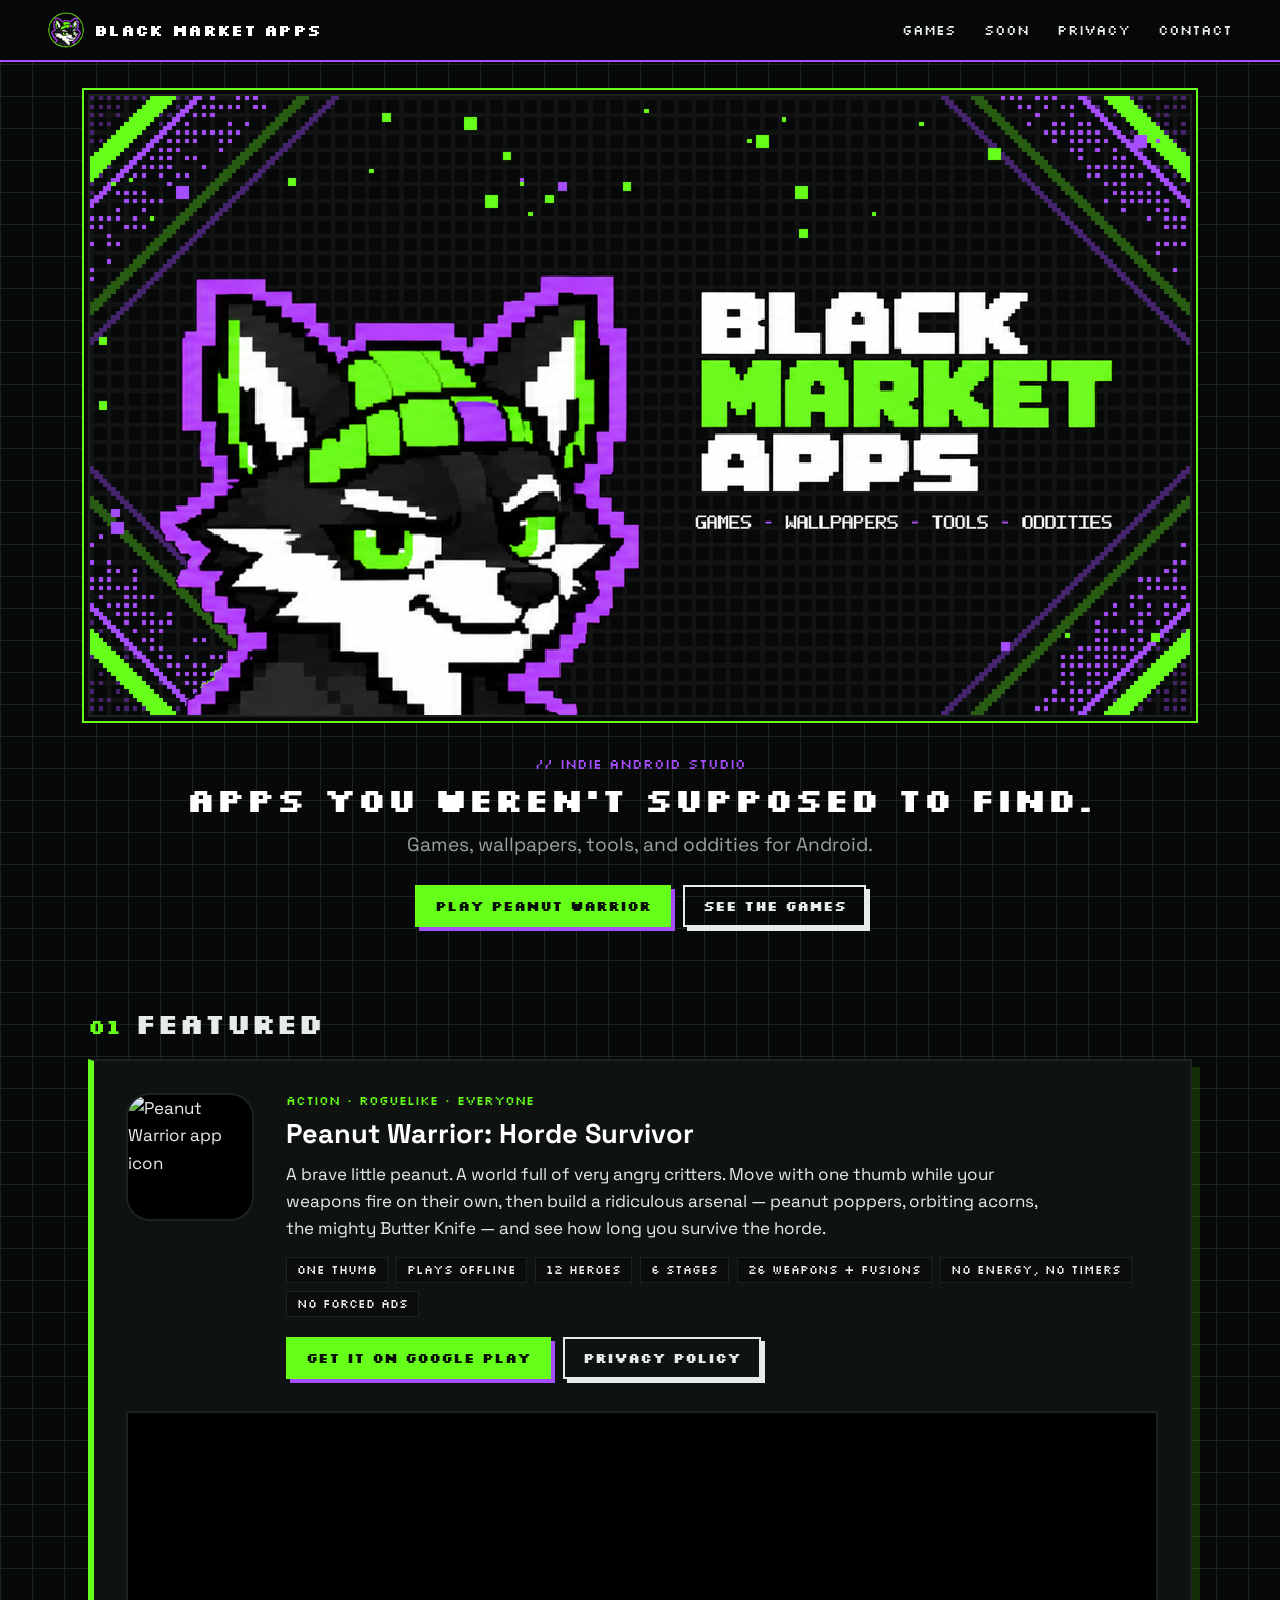
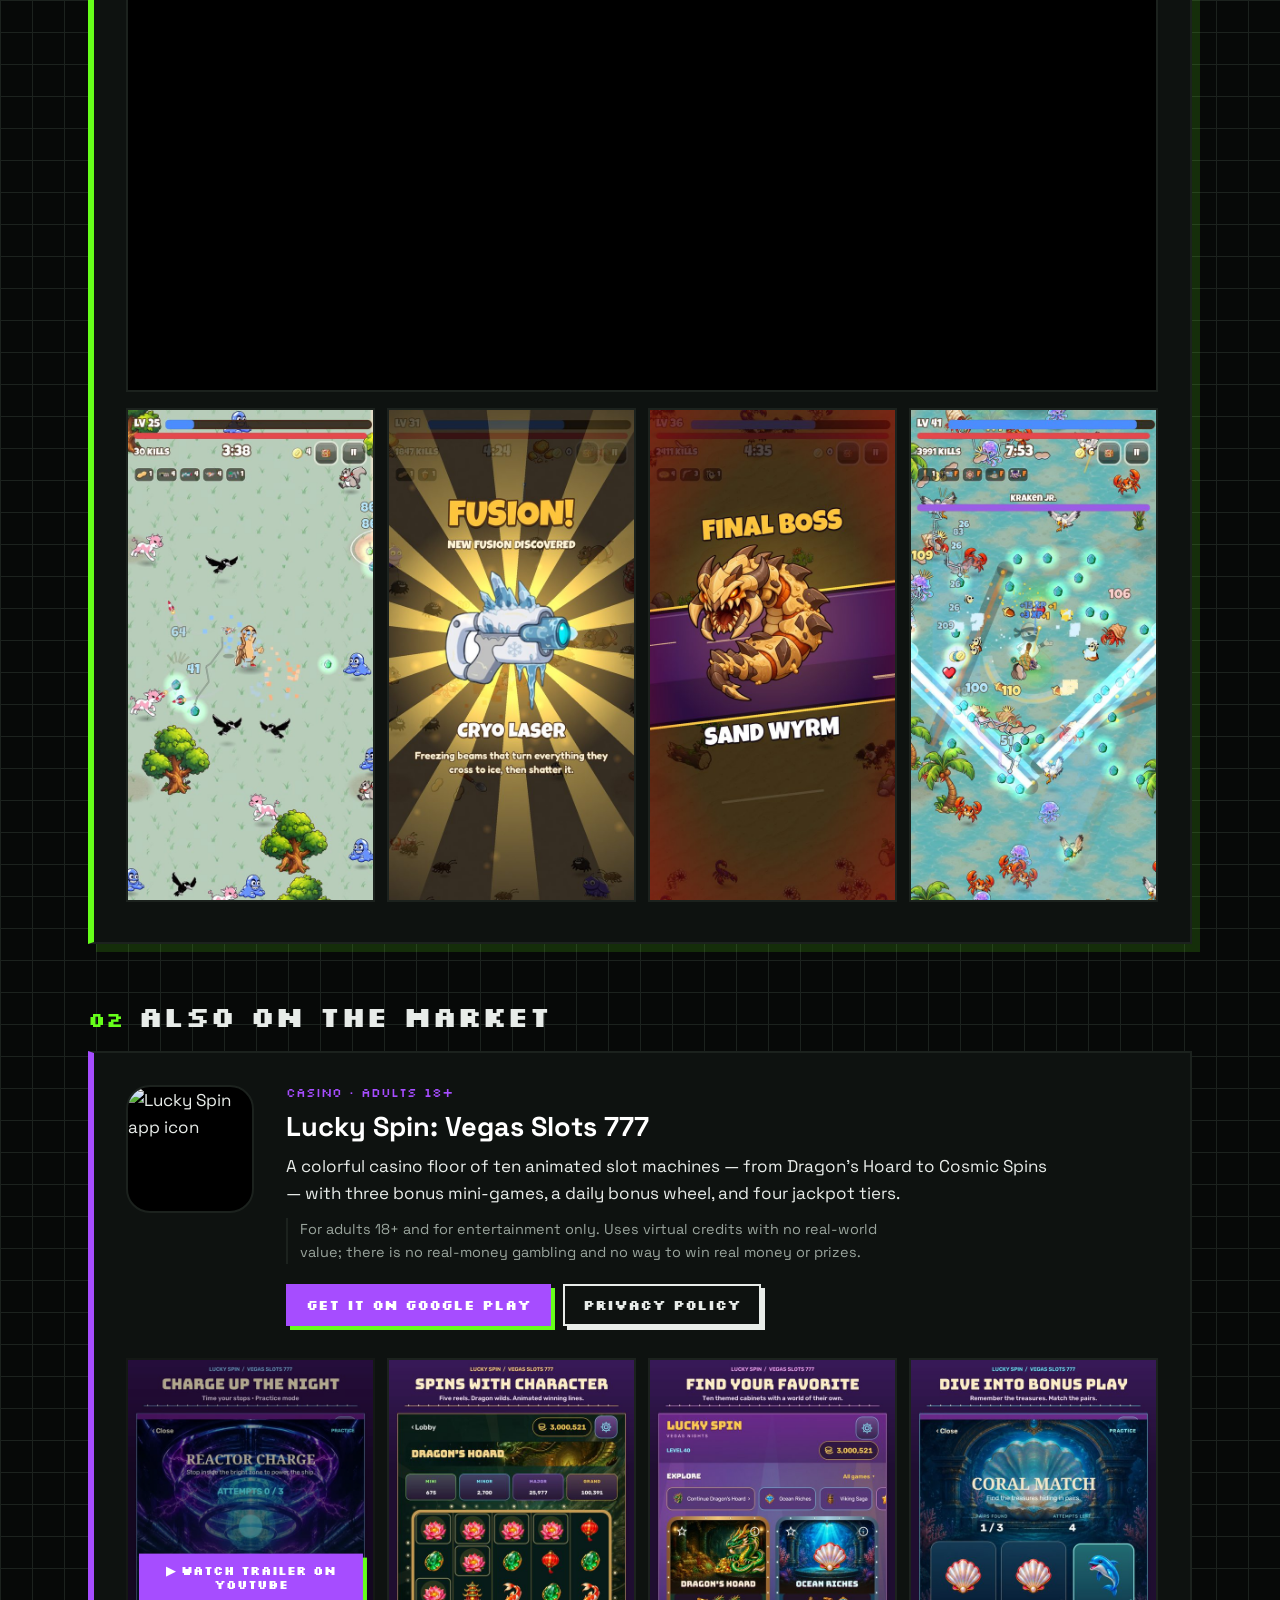
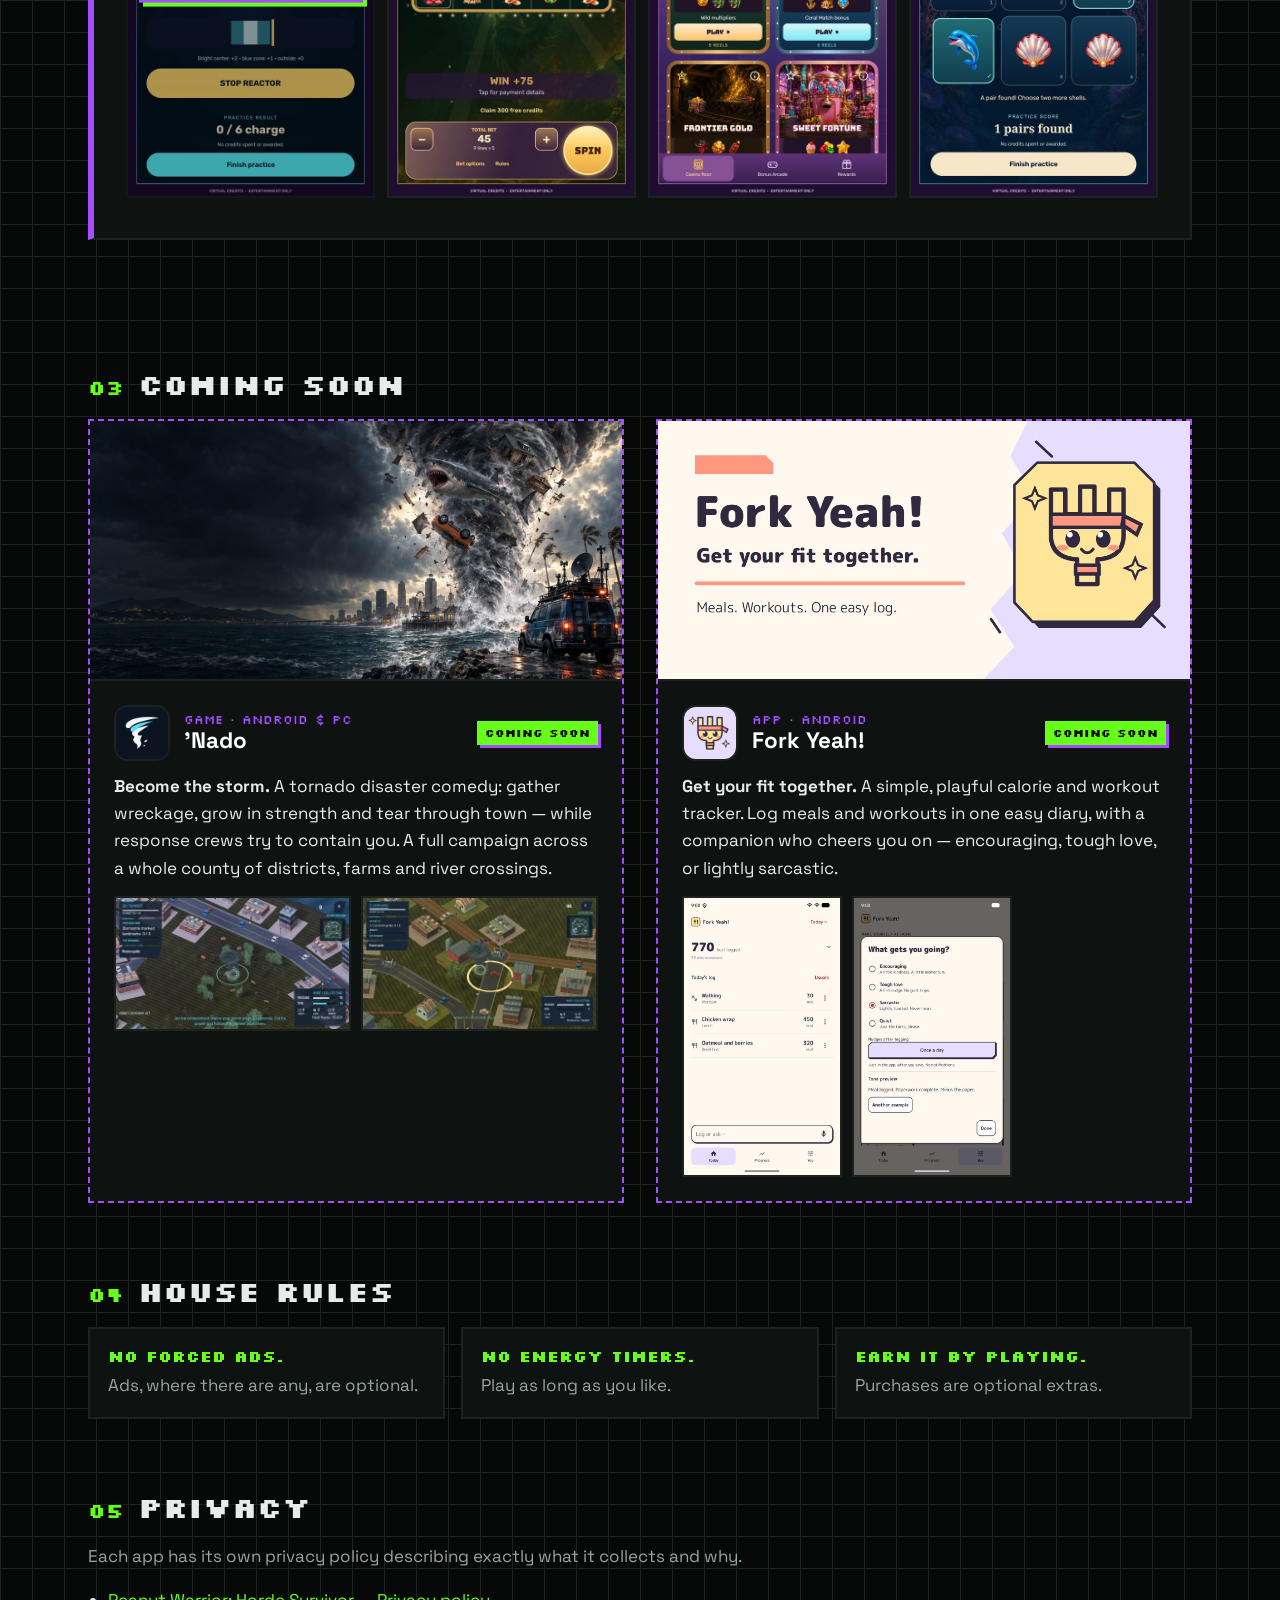
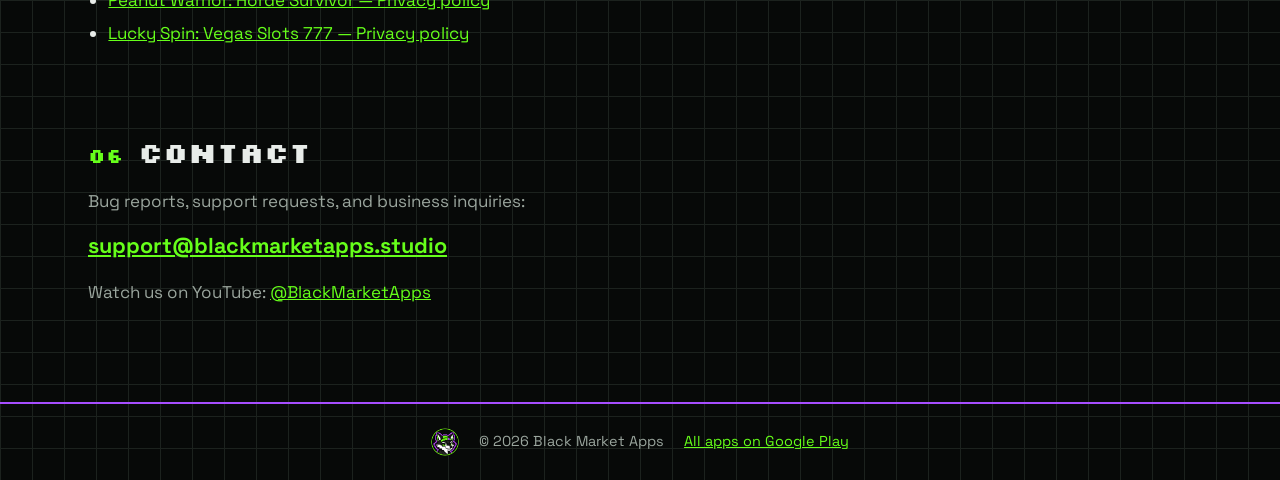
==== index.html @ bba91da7 "Link out to age-restricted Lucky Spin trailer; use support@ contact email YouTube age-restricted the" ====
<!doctype html>
<html lang="en">
<head>
  <meta charset="utf-8">
  <meta name="viewport" content="width=device-width, initial-scale=1">
  <title>Black Market Apps</title>
  <meta name="description" content="Apps you weren't supposed to find. Games, wallpapers, tools, and oddities from Black Market Apps.">
  <link rel="canonical" href="https://blackmarketapps.studio/">
  <meta property="og:type" content="website">
  <meta property="og:title" content="Black Market Apps">
  <meta property="og:description" content="Apps you weren't supposed to find. Games, wallpapers, tools, and oddities.">
  <meta property="og:url" content="https://blackmarketapps.studio/">
  <meta property="og:image" content="https://blackmarketapps.studio/assets/og-card.png">
  <meta name="twitter:card" content="summary_large_image">
  <meta name="theme-color" content="#070908">
  <link rel="icon" href="/assets/favicon.ico" sizes="any">
  <link rel="icon" href="/assets/favicon-48.png" type="image/png">
  <link rel="apple-touch-icon" href="/assets/apple-touch-icon.png">
  <link rel="preconnect" href="https://fonts.googleapis.com">
  <link rel="preconnect" href="https://fonts.gstatic.com" crossorigin>
  <link href="https://fonts.googleapis.com/css2?family=Silkscreen:wght@400;700&family=Space+Grotesk:wght@400;500;700&display=swap" rel="stylesheet">
  <link rel="stylesheet" href="/style.css">
</head>
<body>
  <a class="skip" href="#games">Skip to games</a>

  <header class="nav">
    <a class="brand" href="/" aria-label="Black Market Apps home">
      <img src="/assets/favicon-48.png" alt="" width="36" height="36">
      <span>Black Market Apps</span>
    </a>
    <nav aria-label="Main">
      <a href="#games">Games</a>
      <a href="#soon">Soon</a>
      <a href="#privacy">Privacy</a>
      <a href="#contact">Contact</a>
    </nav>
  </header>

  <main>
    <section class="hero">
      <h1 class="sr-only">Black Market Apps</h1>
      <picture>
        <source media="(max-width: 700px)" srcset="/assets/hero-1024.png">
        <img class="hero-art" src="/assets/hero-2048.png" width="2048" height="1152"
             alt="Pixel-art fox in a green beanie beside the Black Market Apps wordmark">
      </picture>
      <div class="hero-copy">
        <p class="kicker">// indie android studio</p>
        <p class="lede">Apps you weren't supposed to find.</p>
        <p class="sub">Games, wallpapers, tools, and oddities for Android.</p>
        <div class="actions">
          <a class="btn btn-green" href="https://play.google.com/store/apps/details?id=com.peanutwarrior.game">Play Peanut Warrior</a>
          <a class="btn btn-ghost" href="#games">See the games</a>
        </div>
      </div>
    </section>

    <section id="games" class="section">
      <h2 class="section-title"><span>01</span> Featured</h2>

      <article class="card featured">
        <img class="app-icon" src="https://play-lh.googleusercontent.com/Nr8KPx0CINeagVdWCfwU22mFwTBazoi6fEdyayL4i31C07ZYaRGwd5k4aiAeXveKINrmfZ_J1tCs2pcLOYkGl_0=w256-h256"
             width="128" height="128" alt="Peanut Warrior app icon" loading="lazy">
        <div class="card-body">
          <p class="tag">Action · Roguelike · Everyone</p>
          <h3>Peanut Warrior: Horde Survivor</h3>
          <p>A brave little peanut. A world full of very angry critters. Move with one thumb while your weapons fire on their own, then build a ridiculous arsenal — peanut poppers, orbiting acorns, the mighty Butter Knife — and see how long you survive the horde.</p>
          <ul class="chips">
            <li>One thumb</li>
            <li>Plays offline</li>
            <li>12 heroes</li>
            <li>6 stages</li>
            <li>26 weapons + fusions</li>
            <li>No energy, no timers</li>
            <li>No forced ads</li>
          </ul>
          <div class="actions">
            <a class="btn btn-green" href="https://play.google.com/store/apps/details?id=com.peanutwarrior.game">Get it on Google Play</a>
            <a class="btn btn-ghost" href="/policies/peanut-warrior/privacy.html">Privacy policy</a>
          </div>
        </div>
        <div class="card-media">
          <iframe class="trailer" src="https://www.youtube-nocookie.com/embed/762QQfcT0to?rel=0"
                  title="Peanut Warrior: Horde Survivor — Official Trailer" loading="lazy"
                  allow="accelerometer; encrypted-media; gyroscope; picture-in-picture; web-share"
                  referrerpolicy="strict-origin-when-cross-origin" allowfullscreen></iframe>
          <ul class="rail" aria-label="Peanut Warrior screenshots">
            <li><img src="/assets/media/pw-shot-1.jpg" width="540" height="1080" loading="lazy" alt="Peanut Warrior mowing through a horde in the meadow"></li>
            <li><img src="/assets/media/pw-shot-2.jpg" width="540" height="1080" loading="lazy" alt="Fusing two evolved weapons"></li>
            <li><img src="/assets/media/pw-shot-3.jpg" width="540" height="1080" loading="lazy" alt="Final boss: the Sand Wyrm"></li>
            <li><img src="/assets/media/pw-shot-4.jpg" width="540" height="1080" loading="lazy" alt="Late-game screen full of fusion weapons and enemies"></li>
          </ul>
        </div>
      </article>

      <h2 class="section-title"><span>02</span> Also on the market</h2>

      <article class="card">
        <img class="app-icon" src="https://play-lh.googleusercontent.com/JjP19_UgHdHbQoGQGU3KgYcMI5T5ajS3g4n54ZylHvkTjkulfHe-a6Rlsa_TuDhXst1vU8BoEpDJ5kcJudGwaA=w256-h256"
             width="128" height="128" alt="Lucky Spin app icon" loading="lazy">
        <div class="card-body">
          <p class="tag">Casino · Adults 18+</p>
          <h3>Lucky Spin: Vegas Slots 777</h3>
          <p>A colorful casino floor of ten animated slot machines — from Dragon's Hoard to Cosmic Spins — with three bonus mini-games, a daily bonus wheel, and four jackpot tiers.</p>
          <p class="note">For adults 18+ and for entertainment only. Uses virtual credits with no real-world value; there is no real-money gambling and no way to win real money or prizes.</p>
          <div class="actions">
            <a class="btn btn-purple" href="https://play.google.com/store/apps/details?id=com.luckyspin.vegasnights">Get it on Google Play</a>
            <a class="btn btn-ghost" href="/policies/lucky-spin-slots/privacy.html">Privacy policy</a>
          </div>
        </div>
        <div class="card-media">
          <ul class="rail" aria-label="Lucky Spin trailer and screenshots">
            <li>
              <!-- Age-restricted on YouTube, so it can't play embedded: link out instead. -->
              <a class="video-link" href="https://www.youtube.com/watch?v=mVydm7koQRA" target="_blank" rel="noopener">
                <img src="/assets/media/ls-trailer-thumb.jpg" width="540" height="960" loading="lazy"
                     alt="Lucky Spin gameplay trailer — Frontier Gold machine">
                <span class="play-badge">▶ Watch trailer on YouTube</span>
              </a>
            </li>
            <li><img src="/assets/media/ls-shot-1.jpg" width="540" height="960" loading="lazy" alt="Dragon's Hoard five-reel slot machine"></li>
            <li><img src="/assets/media/ls-shot-2.jpg" width="540" height="960" loading="lazy" alt="The casino floor of themed cabinets"></li>
            <li><img src="/assets/media/ls-shot-3.jpg" width="540" height="960" loading="lazy" alt="Coral Match bonus mini-game"></li>
          </ul>
        </div>
      </article>
    </section>

    <section id="soon" class="section">
      <h2 class="section-title"><span>03</span> Coming soon</h2>
      <div class="soon-grid">
        <article class="soon-card">
          <img class="soon-art" src="/assets/media/nado-keyart.jpg" width="1280" height="720" loading="lazy"
               alt="A tornado tearing debris from a coastal city">
          <div class="soon-body">
            <div class="soon-head">
              <img class="soon-icon" src="/assets/media/nado-icon.png" width="64" height="64" alt="">
              <div>
                <p class="tag">Game · Android &amp; PC</p>
                <h3>'Nado</h3>
              </div>
              <span class="badge">Coming soon</span>
            </div>
            <p><strong>Become the storm.</strong> A tornado disaster comedy: gather wreckage, grow in strength and tear through town — while response crews try to contain you. A full campaign across a whole county of districts, farms and river crossings.</p>
            <ul class="mini-shots">
              <li><img src="/assets/media/nado-shot-1.jpg" width="960" height="540" loading="lazy" alt="'Nado tornado dismantling a town"></li>
              <li><img src="/assets/media/nado-shot-2.jpg" width="960" height="540" loading="lazy" alt="'Nado campaign mission with response crews"></li>
            </ul>
          </div>
        </article>

        <article class="soon-card">
          <img class="soon-art" src="/assets/media/fy-feature.jpg" width="1024" height="500" loading="lazy"
               alt="Fork Yeah! — Get your fit together. Meals. Workouts. One easy log.">
          <div class="soon-body">
            <div class="soon-head">
              <img class="soon-icon" src="/assets/media/fy-icon.png" width="64" height="64" alt="">
              <div>
                <p class="tag">App · Android</p>
                <h3>Fork Yeah!</h3>
              </div>
              <span class="badge">Coming soon</span>
            </div>
            <p><strong>Get your fit together.</strong> A simple, playful calorie and workout tracker. Log meals and workouts in one easy diary, with a companion who cheers you on — encouraging, tough love, or lightly sarcastic.</p>
            <ul class="mini-shots tall">
              <li><img src="/assets/media/fy-shot-1.jpg" width="540" height="960" loading="lazy" alt="Fork Yeah! daily log"></li>
              <li><img src="/assets/media/fy-shot-2.jpg" width="540" height="960" loading="lazy" alt="Choosing the companion's personality"></li>
            </ul>
          </div>
        </article>
      </div>
    </section>

    <section class="section manifesto">
      <h2 class="section-title"><span>04</span> House rules</h2>
      <ul class="rules">
        <li><strong>No forced ads.</strong> Ads, where there are any, are optional.</li>
        <li><strong>No energy timers.</strong> Play as long as you like.</li>
        <li><strong>Earn it by playing.</strong> Purchases are optional extras.</li>
      </ul>
    </section>

    <section id="privacy" class="section">
      <h2 class="section-title"><span>05</span> Privacy</h2>
      <p>Each app has its own privacy policy describing exactly what it collects and why.</p>
      <ul class="links">
        <li><a href="/policies/peanut-warrior/privacy.html">Peanut Warrior: Horde Survivor — Privacy policy</a></li>
        <li><a href="/policies/lucky-spin-slots/privacy.html">Lucky Spin: Vegas Slots 777 — Privacy policy</a></li>
      </ul>
    </section>

    <section id="contact" class="section">
      <h2 class="section-title"><span>06</span> Contact</h2>
      <p>Bug reports, support requests, and business inquiries:</p>
      <p><a class="email" href="mailto:support@blackmarketapps.studio">support@blackmarketapps.studio</a></p>
      <p>Watch us on YouTube: <a href="https://www.youtube.com/@BlackMarketApps">@BlackMarketApps</a></p>
    </section>
  </main>

  <footer class="footer">
    <img src="/assets/favicon-48.png" alt="" width="28" height="28">
    <p>© 2026 Black Market Apps</p>
    <p><a href="https://play.google.com/store/apps/dev?id=5495606805431924650">All apps on Google Play</a></p>
  </footer>
</body>
</html>
---- style.css ----
:root {
  --bg: #070908;
  --panel: #0e1210;
  --line: #1c221e;
  --text: #e8ece9;
  --muted: #9aa59d;
  --green: #66ff1a;
  --purple: #a64dff;
  --pixel: "Silkscreen", ui-monospace, monospace;
  --body: "Space Grotesk", system-ui, -apple-system, "Segoe UI", sans-serif;
}

* { box-sizing: border-box; }
html { scroll-behavior: smooth; }
body {
  margin: 0;
  background: var(--bg);
  /* the same 32px grid as the brand art */
  background-image:
    linear-gradient(var(--line) 1px, transparent 1px),
    linear-gradient(90deg, var(--line) 1px, transparent 1px);
  background-size: 32px 32px;
  color: var(--text);
  font: 400 1.0625rem/1.6 var(--body);
}
img { max-width: 100%; height: auto; display: block; }
a { color: var(--green); }
a:hover { color: #fff; }
a:focus-visible, .btn:focus-visible { outline: 3px solid var(--purple); outline-offset: 3px; }

.sr-only {
  position: absolute; width: 1px; height: 1px; overflow: hidden;
  clip: rect(0 0 0 0); white-space: nowrap;
}
.skip { position: absolute; left: -999px; }
.skip:focus { left: 16px; top: 16px; z-index: 10; background: var(--green); color: #000; padding: 8px 12px; }

/* nav */
.nav {
  position: sticky; top: 0; z-index: 5;
  display: flex; align-items: center; justify-content: space-between; gap: 16px;
  padding: 12px clamp(16px, 4vw, 48px);
  background: rgba(7, 9, 8, .92);
  backdrop-filter: blur(6px);
  border-bottom: 2px solid var(--purple);
}
.brand { display: flex; align-items: center; gap: 10px; color: #fff; text-decoration: none; }
.brand img { border-radius: 50%; }
.brand span { font: 700 1rem/1 var(--pixel); text-transform: uppercase; letter-spacing: .02em; }
.nav nav { display: flex; gap: clamp(12px, 3vw, 28px); }
.nav nav a { color: var(--text); text-decoration: none; font: 400 .9rem/1 var(--pixel); text-transform: uppercase; }
.nav nav a:hover { color: var(--green); }

/* hero */
.hero { max-width: 1200px; margin: 0 auto; padding: clamp(16px, 3vw, 32px) clamp(16px, 4vw, 48px) 0; }
.hero-art {
  width: 100%;
  border: 2px solid var(--line);
  image-rendering: pixelated;
  box-shadow: 0 0 0 4px var(--bg), 0 0 0 6px var(--green);
}
.hero-copy { padding: clamp(24px, 4vw, 40px) 0 8px; text-align: center; }
.kicker { margin: 0 0 8px; color: var(--purple); font: 400 .85rem/1 var(--pixel); text-transform: uppercase; }
.lede { margin: 0; font: 700 clamp(1.25rem, 3.2vw, 2.1rem)/1.25 var(--pixel); color: #fff; text-wrap: balance; }
.sub { margin: 10px 0 0; color: var(--muted); font-size: clamp(1rem, 2.4vw, 1.2rem); }
.hero .actions { justify-content: center; margin-top: 24px; }

/* buttons */
.actions { display: flex; flex-wrap: wrap; gap: 12px; margin-top: 20px; }
.btn {
  display: inline-block; padding: 12px 18px;
  font: 700 .9rem/1 var(--pixel); text-transform: uppercase; text-decoration: none;
  border: 2px solid currentColor;
  /* chunky pixel drop shadow */
  box-shadow: 4px 4px 0 0 currentColor;
  transition: transform .08s, box-shadow .08s;
}
.btn:hover { transform: translate(2px, 2px); box-shadow: 2px 2px 0 0 currentColor; }
.btn-green { background: var(--green); color: #061000; border-color: var(--green); box-shadow: 4px 4px 0 0 var(--purple); }
.btn-green:hover { color: #061000; box-shadow: 2px 2px 0 0 var(--purple); }
.btn-purple { background: var(--purple); color: #fff; border-color: var(--purple); box-shadow: 4px 4px 0 0 var(--green); }
.btn-purple:hover { color: #fff; box-shadow: 2px 2px 0 0 var(--green); }
.btn-ghost { color: var(--text); background: transparent; }
.btn-ghost:hover { color: var(--green); }

/* sections */
.section { max-width: 1200px; margin: 0 auto; padding: clamp(40px, 6vw, 72px) clamp(16px, 4vw, 48px) 0; }
.section-title {
  display: flex; align-items: baseline; gap: 14px;
  margin: 0 0 20px; font: 700 clamp(1.3rem, 3vw, 1.8rem)/1.1 var(--pixel); text-transform: uppercase;
}
.section-title span { color: var(--green); font-size: .7em; }
.section > p { max-width: 70ch; color: var(--muted); }

/* app cards */
.card {
  display: grid; grid-template-columns: 128px 1fr; gap: clamp(16px, 3vw, 32px);
  padding: clamp(18px, 3vw, 32px);
  margin-bottom: clamp(32px, 5vw, 56px);
  background: var(--panel);
  border: 2px solid var(--line);
  border-left: 6px solid var(--purple);
}
.card.featured { border-left-color: var(--green); box-shadow: 8px 8px 0 0 rgba(102, 255, 26, .15); }
.app-icon { width: 128px; height: 128px; border-radius: 24px; border: 2px solid var(--line); background: #000; }
.card h3 { margin: 4px 0 10px; font: 700 clamp(1.25rem, 2.8vw, 1.7rem)/1.2 var(--body); color: #fff; }
.card p { margin: 0 0 10px; max-width: 70ch; }
.tag { color: var(--green); font: 400 .8rem/1.2 var(--pixel); text-transform: uppercase; }
.card:not(.featured) .tag { color: var(--purple); }
.note { font-size: .9rem; color: var(--muted); border-left: 2px solid var(--line); padding-left: 12px; }
.chips { display: flex; flex-wrap: wrap; gap: 8px; list-style: none; margin: 14px 0 0; padding: 0; }
.chips li { padding: 6px 10px; border: 1px solid var(--line); background: #0a0d0b; font: 400 .75rem/1 var(--pixel); text-transform: uppercase; color: var(--text); }

/* gameplay media under each app card */
.card-media { grid-column: 1 / -1; display: grid; gap: 16px; min-width: 0; }
.trailer, .rail iframe, .rail img {
  display: block; width: 100%; height: auto; background: #000;
  border: 2px solid var(--line);
}
.trailer { aspect-ratio: 16 / 9; }
.rail iframe.portrait { aspect-ratio: 9 / 16; }
.rail {
  display: grid; grid-auto-flow: column; grid-auto-columns: minmax(150px, 1fr);
  gap: 12px; list-style: none; margin: 0; padding: 0 0 8px;
  overflow-x: auto; scroll-snap-type: x mandatory;
  scrollbar-color: var(--purple) transparent;
}
.rail li { scroll-snap-align: start; }
.video-link { position: relative; display: block; }
.video-link img { filter: brightness(.7); transition: filter .15s; }
.video-link:hover img, .video-link:focus-visible img { filter: brightness(.9); }
.play-badge {
  position: absolute; left: 50%; top: 50%; transform: translate(-50%, -50%);
  width: max-content; max-width: 90%; padding: 10px 12px; text-align: center;
  background: var(--purple); color: #fff; box-shadow: 4px 4px 0 0 var(--green);
  font: 700 .75rem/1.2 var(--pixel); text-transform: uppercase;
}

/* coming soon */
.soon-grid { display: grid; grid-template-columns: repeat(auto-fit, minmax(min(100%, 420px), 1fr)); gap: clamp(18px, 3vw, 32px); }
.soon-card {
  display: flex; flex-direction: column;
  background: var(--panel); border: 2px dashed var(--purple);
}
.soon-art { width: 100%; aspect-ratio: 1024 / 500; object-fit: cover; border-bottom: 2px solid var(--line); }
.soon-body { padding: clamp(16px, 3vw, 24px); }
.soon-body > p { margin: 0 0 14px; }
.soon-head { display: flex; align-items: center; gap: 14px; margin-bottom: 12px; }
.soon-head h3 { margin: 2px 0 0; font: 700 1.4rem/1.1 var(--body); color: #fff; }
.soon-head .tag { margin: 0; color: var(--purple); }
.soon-icon { width: 56px; height: 56px; border-radius: 14px; border: 2px solid var(--line); }
.badge {
  margin-left: auto; padding: 6px 8px; white-space: nowrap;
  background: var(--green); color: #061000;
  font: 700 .7rem/1 var(--pixel); text-transform: uppercase;
  box-shadow: 3px 3px 0 0 var(--purple);
}
.mini-shots { display: grid; grid-template-columns: 1fr 1fr; gap: 10px; list-style: none; margin: 0; padding: 0; }
.mini-shots.tall { grid-template-columns: repeat(2, minmax(0, 160px)); }
.mini-shots img { width: 100%; border: 2px solid var(--line); }

.rules { list-style: none; margin: 0; padding: 0; display: grid; grid-template-columns: repeat(auto-fit, minmax(220px, 1fr)); gap: 16px; }
.rules li { background: var(--panel); border: 2px solid var(--line); padding: 18px; color: var(--muted); }
.rules strong { display: block; margin-bottom: 6px; color: var(--green); font: 700 1rem/1.2 var(--pixel); text-transform: uppercase; }

.links { padding-left: 1.2em; }
.links li { margin: 6px 0; }
.email { font: 700 clamp(1.05rem, 3vw, 1.35rem)/1.3 var(--body); overflow-wrap: anywhere; }

.footer {
  display: flex; flex-wrap: wrap; align-items: center; justify-content: center; gap: 8px 20px;
  margin-top: clamp(48px, 8vw, 96px); padding: 24px 16px;
  border-top: 2px solid var(--purple); color: var(--muted); font-size: .9rem;
}
.footer img { border-radius: 50%; }
.footer p { margin: 0; }

@media (max-width: 600px) {
  .brand span { font-size: .8rem; }
  .nav nav a { font-size: .75rem; }
  .card { grid-template-columns: 1fr; }
  .app-icon { width: 96px; height: 96px; border-radius: 20px; }
}
@media (prefers-reduced-motion: reduce) {
  html { scroll-behavior: auto; }
  .btn { transition: none; }
}
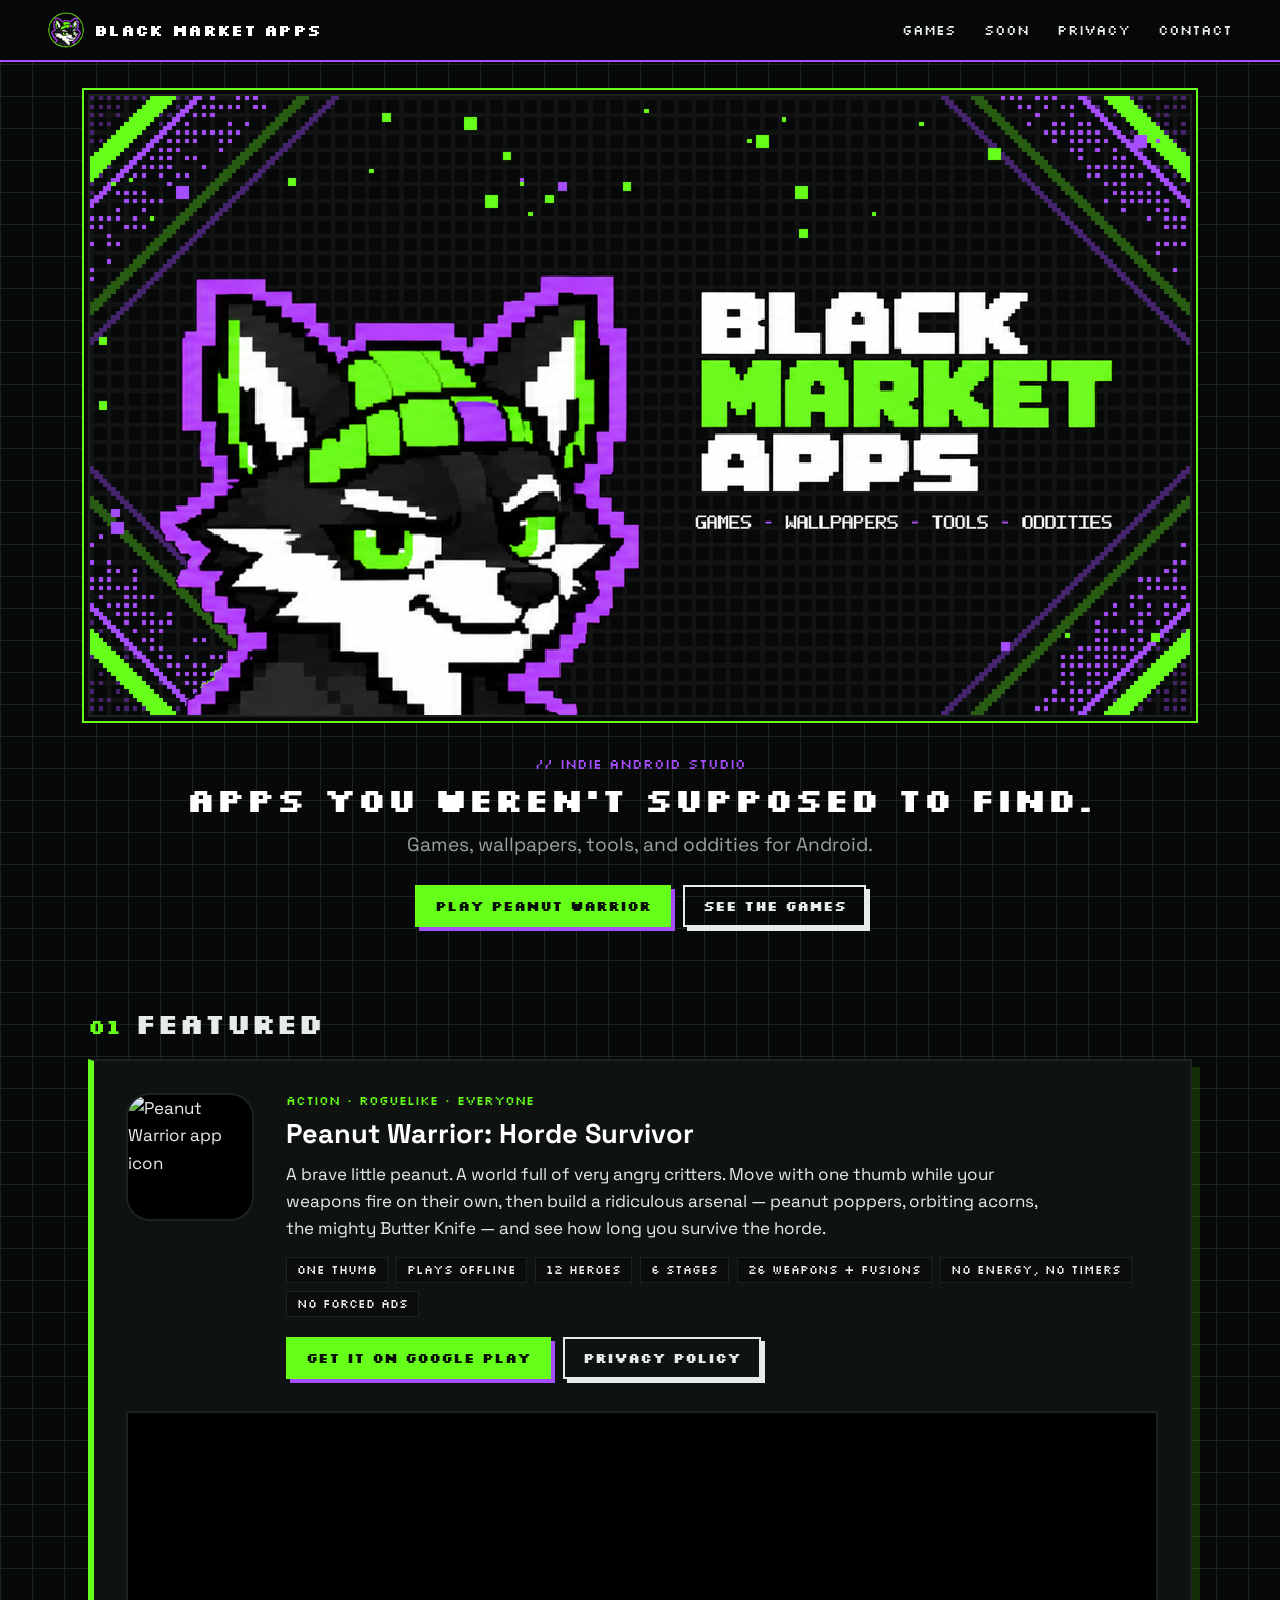
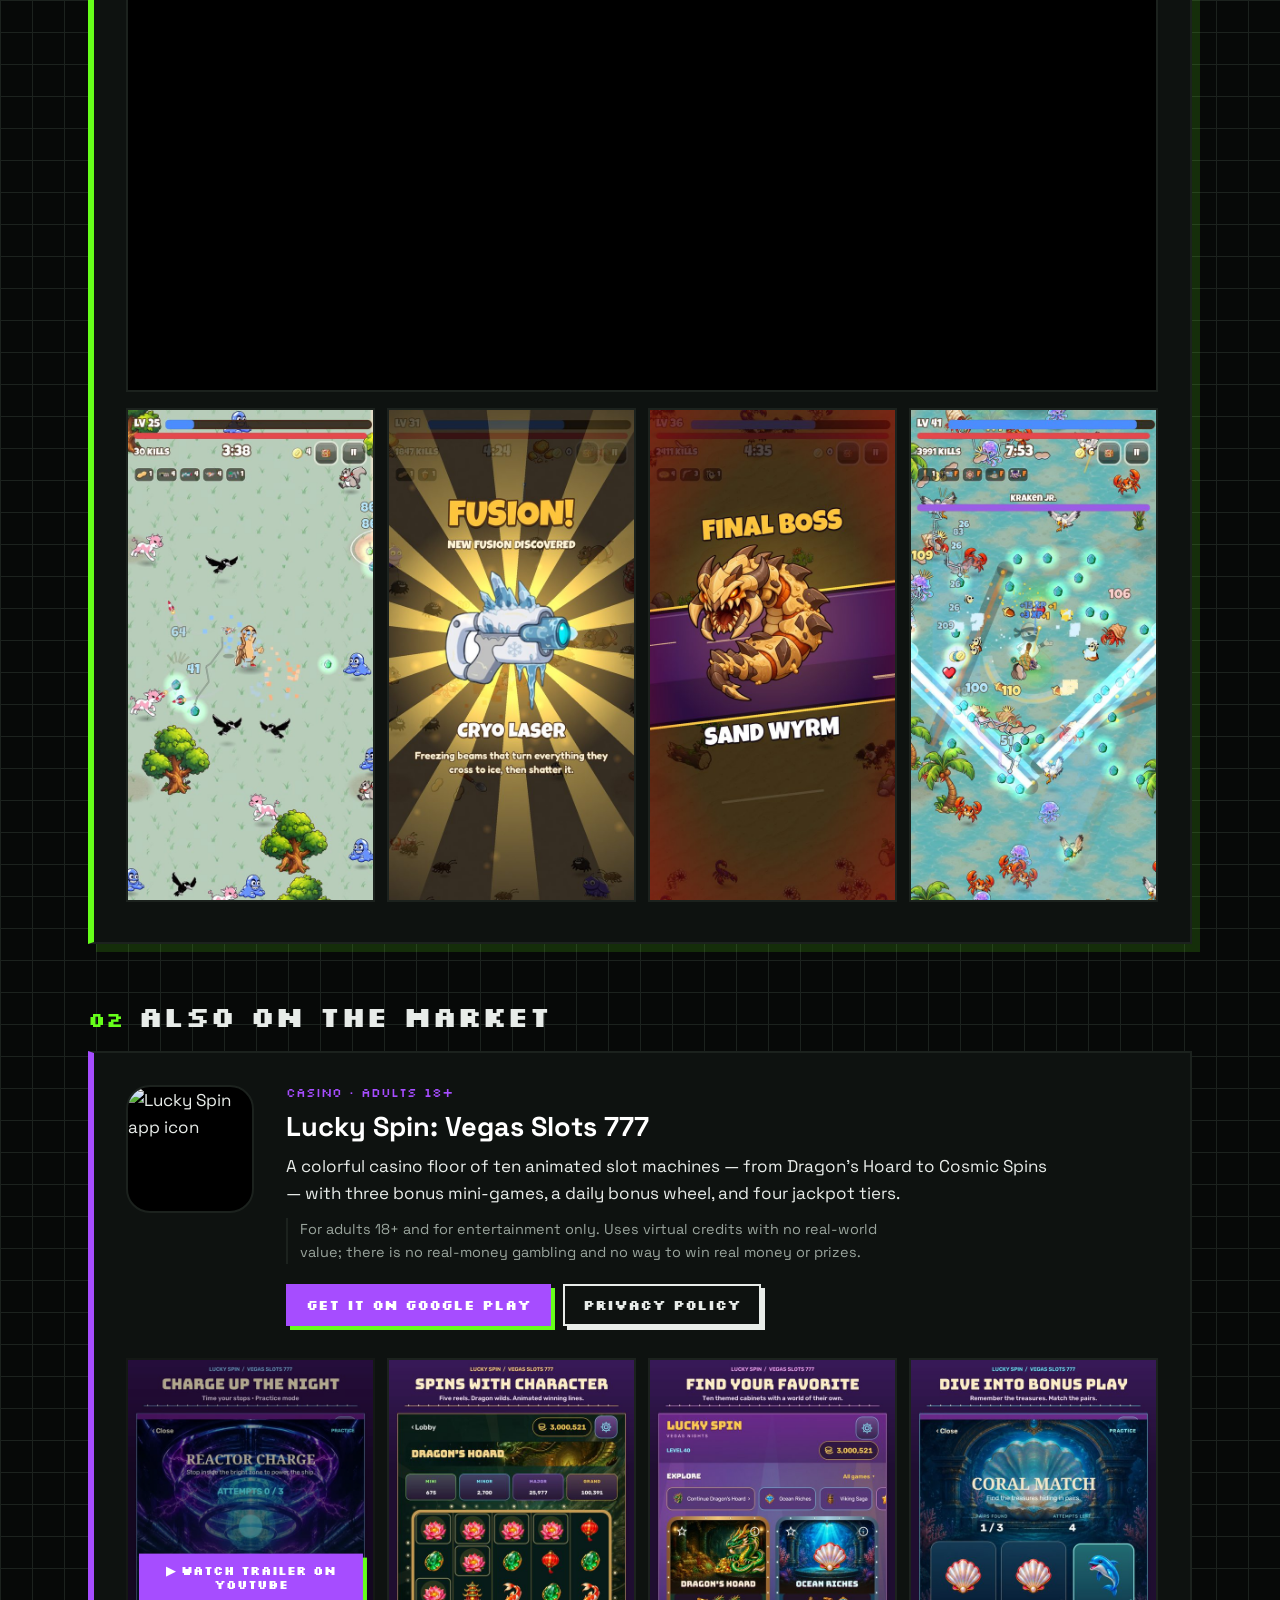
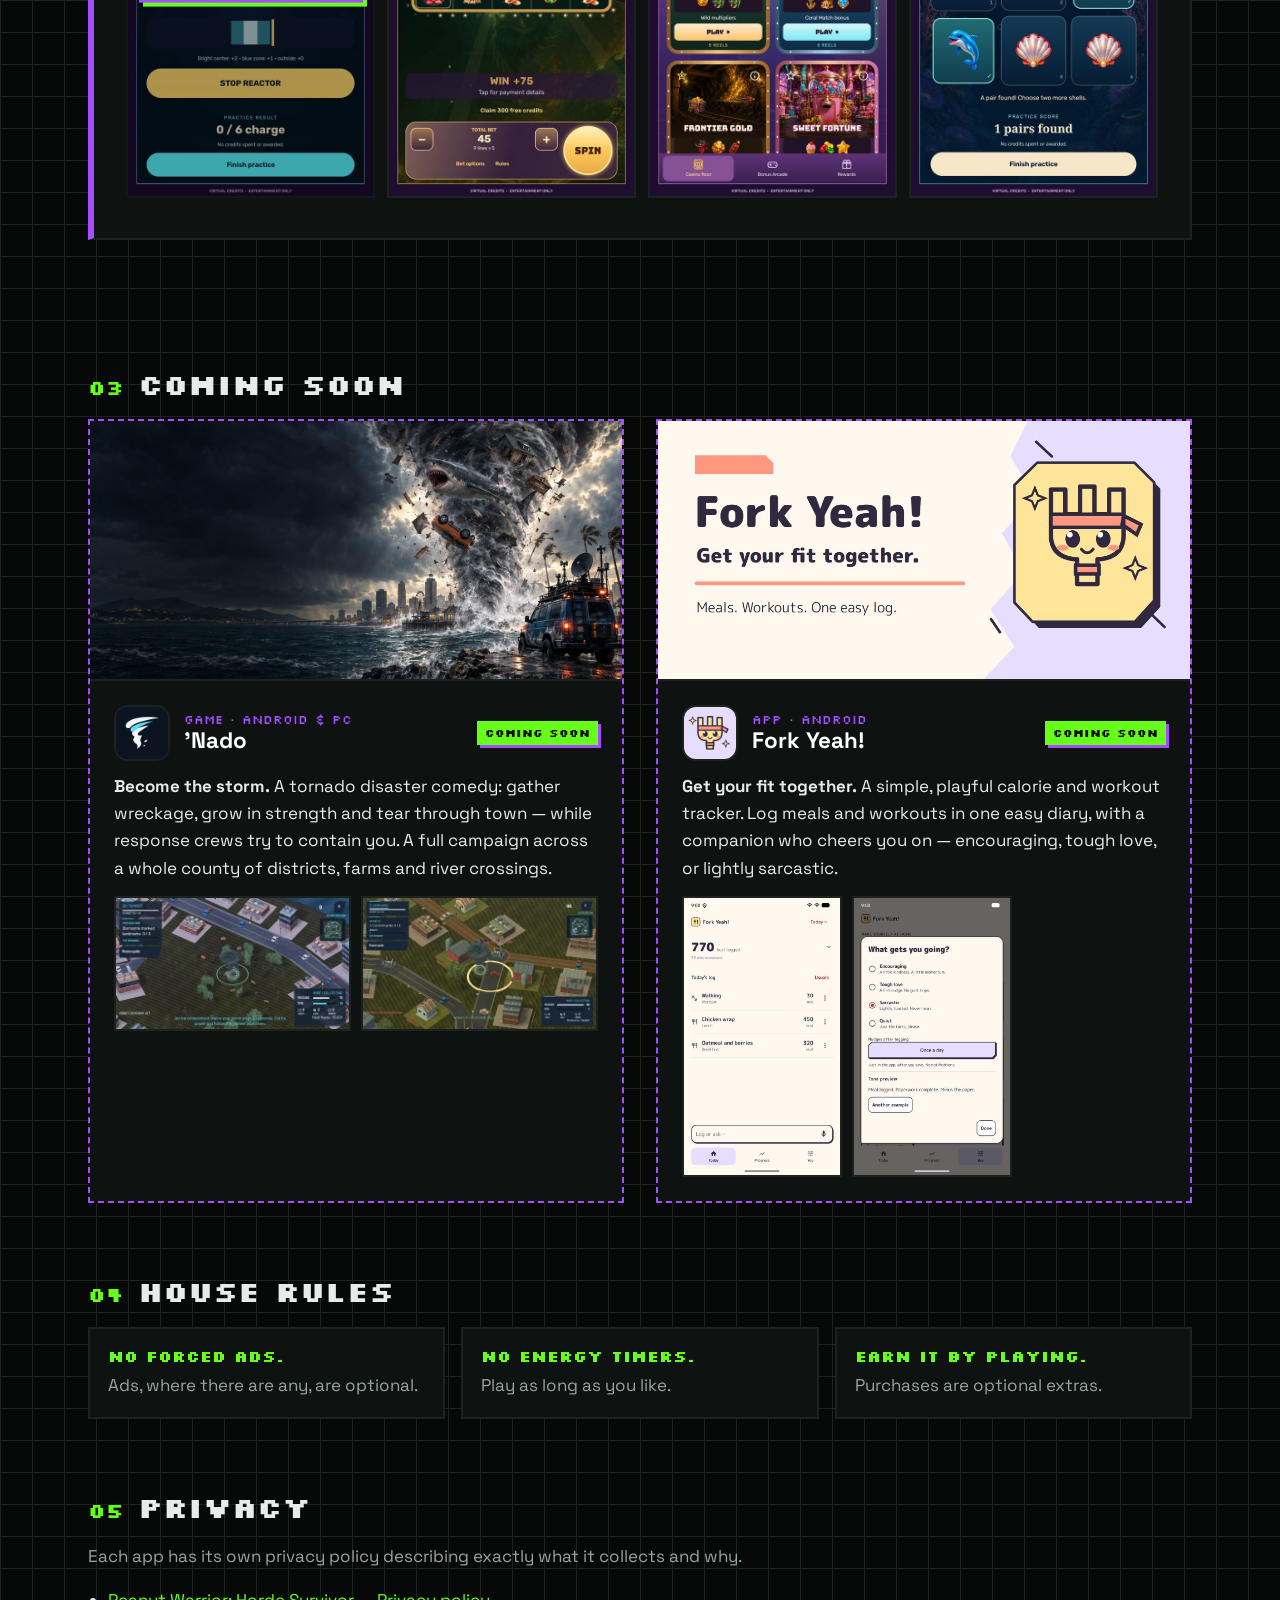
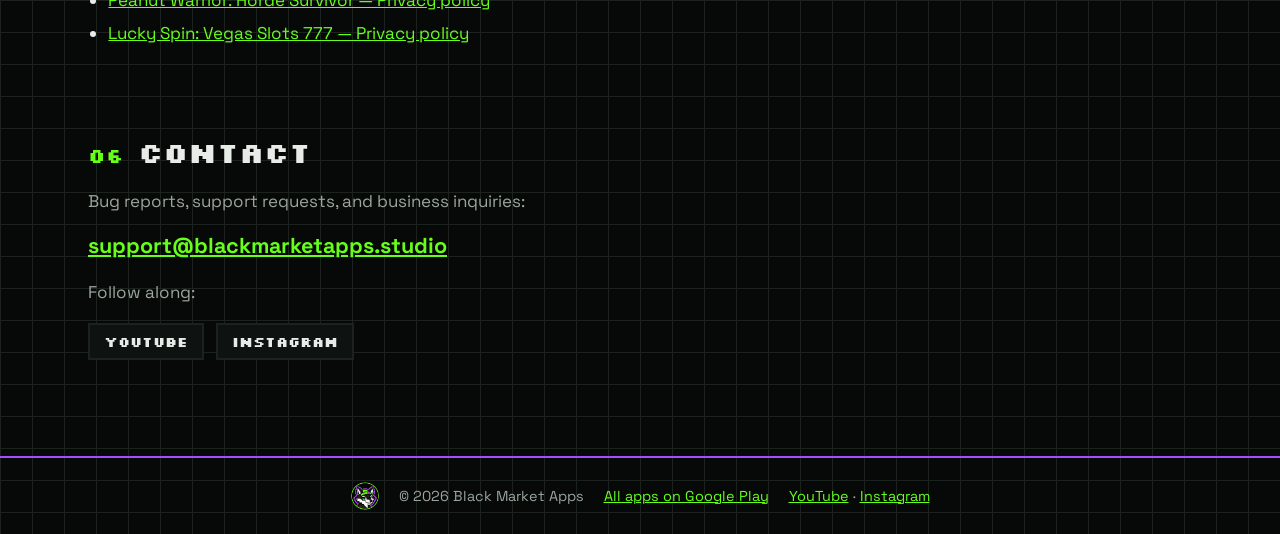
==== commit 5e23a7c5: "Add YouTube and Instagram links to contact section and footer Co-Authored-By: Claude Opus 5.5 (1M co" ====
--- a/index.html
+++ b/index.html
@@ -194,7 +194,11 @@
       <h2 class="section-title"><span>06</span> Contact</h2>
       <p>Bug reports, support requests, and business inquiries:</p>
       <p><a class="email" href="mailto:support@blackmarketapps.studio">support@blackmarketapps.studio</a></p>
-      <p>Watch us on YouTube: <a href="https://www.youtube.com/@BlackMarketApps">@BlackMarketApps</a></p>
+      <p>Follow along:</p>
+      <ul class="socials">
+        <li><a href="https://www.youtube.com/@BlackMarketApps" rel="me">YouTube</a></li>
+        <li><a href="https://www.instagram.com/blackmarketapps/" rel="me">Instagram</a></li>
+      </ul>
     </section>
   </main>
 
@@ -202,6 +206,7 @@
     <img src="/assets/favicon-48.png" alt="" width="28" height="28">
     <p>© 2026 Black Market Apps</p>
     <p><a href="https://play.google.com/store/apps/dev?id=5495606805431924650">All apps on Google Play</a></p>
+    <p><a href="https://www.youtube.com/@BlackMarketApps">YouTube</a> · <a href="https://www.instagram.com/blackmarketapps/">Instagram</a></p>
   </footer>
 </body>
 </html>
--- a/style.css
+++ b/style.css
@@ -164,6 +164,13 @@
 .rules strong { display: block; margin-bottom: 6px; color: var(--green); font: 700 1rem/1.2 var(--pixel); text-transform: uppercase; }
 
 .links { padding-left: 1.2em; }
+.socials { display: flex; flex-wrap: wrap; gap: 12px; list-style: none; margin: 0; padding: 0; }
+.socials a {
+  display: inline-block; padding: 10px 14px; text-decoration: none;
+  border: 2px solid var(--line); background: var(--panel); color: var(--text);
+  font: 700 .85rem/1 var(--pixel); text-transform: uppercase;
+}
+.socials a:hover { border-color: var(--green); color: var(--green); }
 .links li { margin: 6px 0; }
 .email { font: 700 clamp(1.05rem, 3vw, 1.35rem)/1.3 var(--body); overflow-wrap: anywhere; }
 
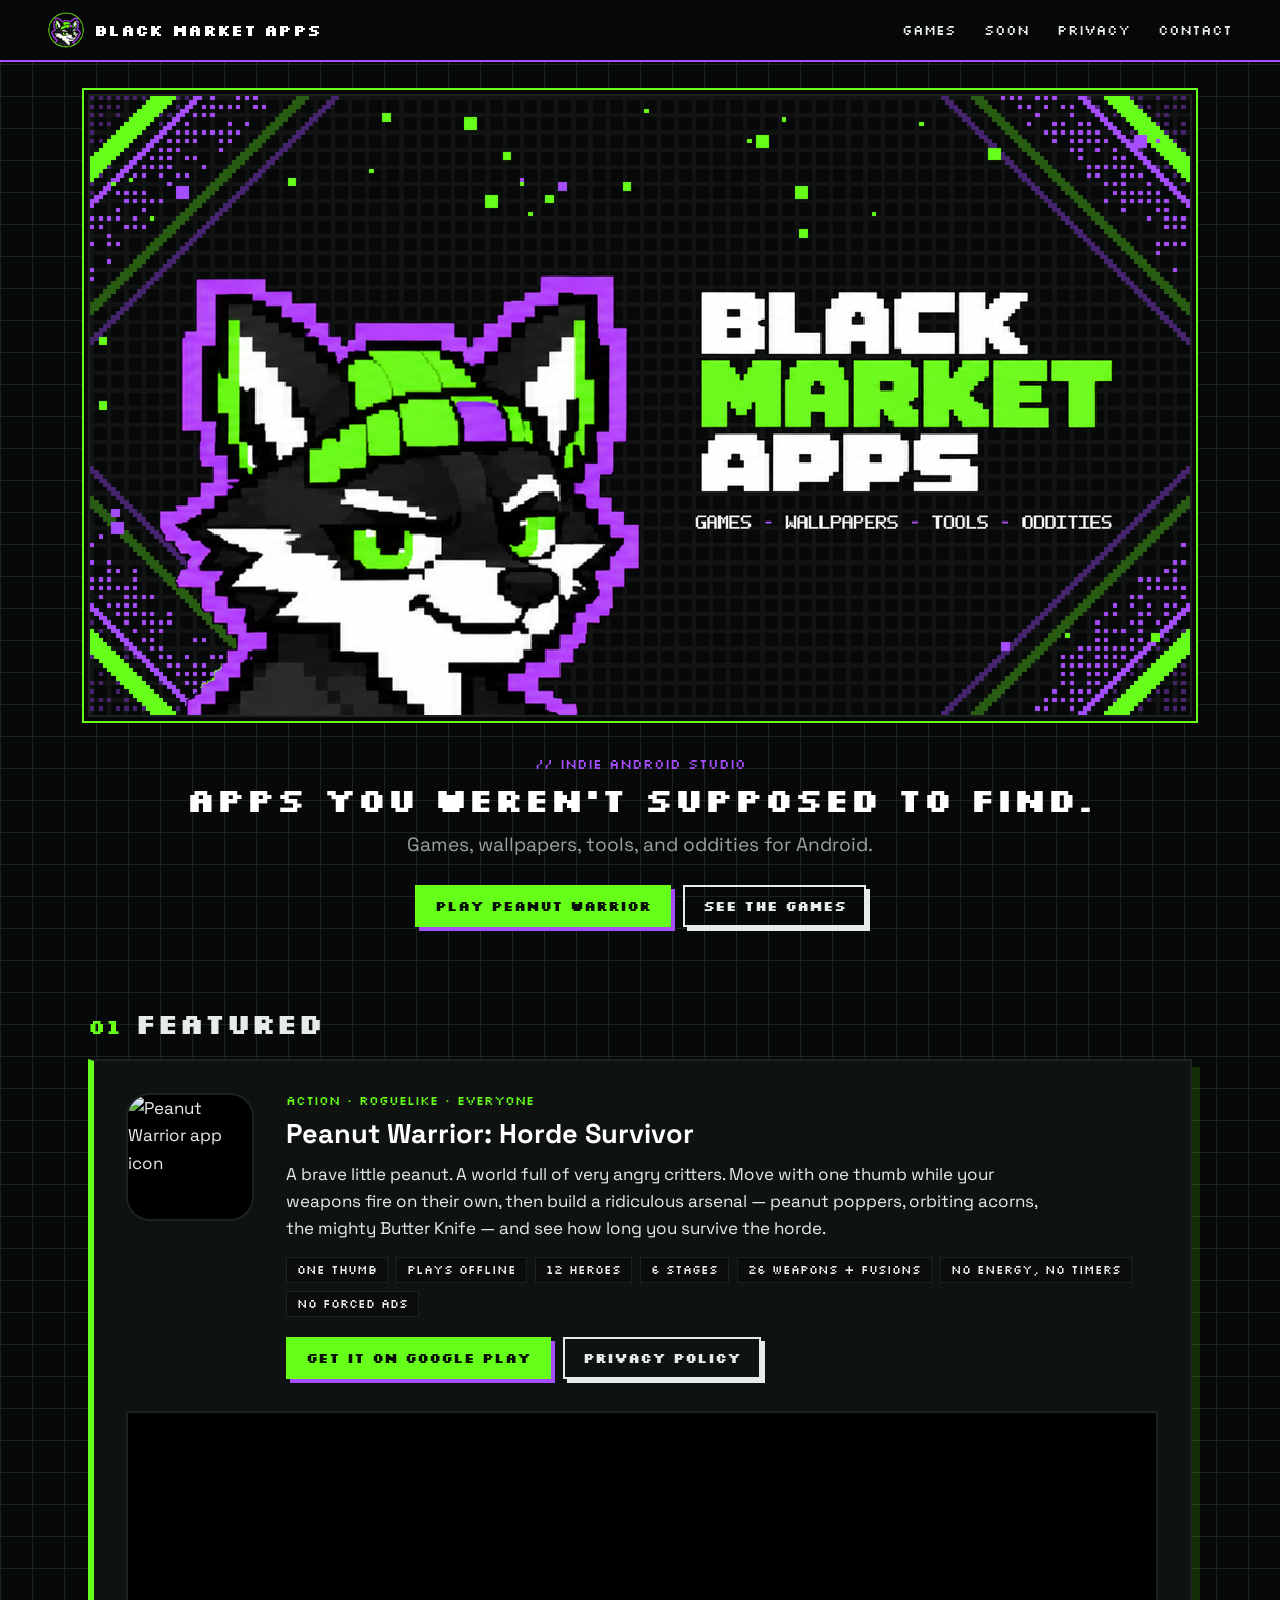
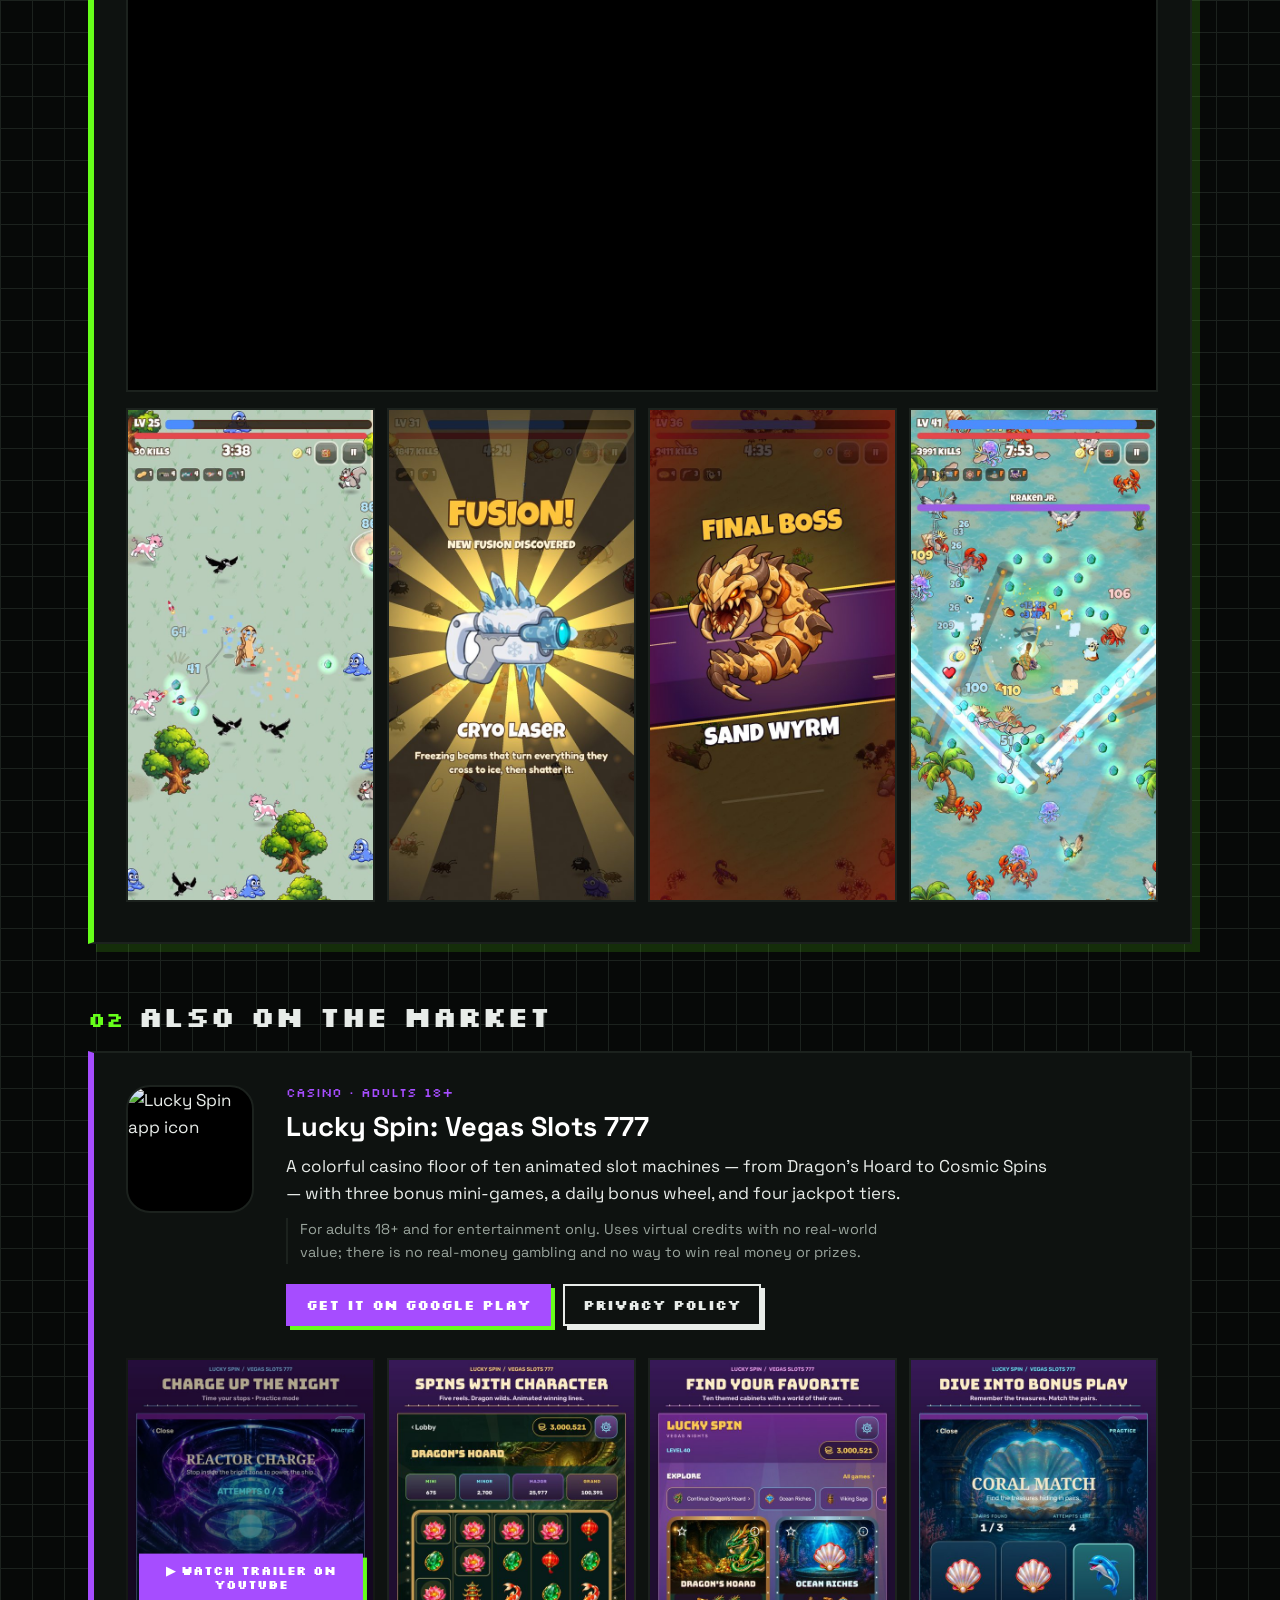
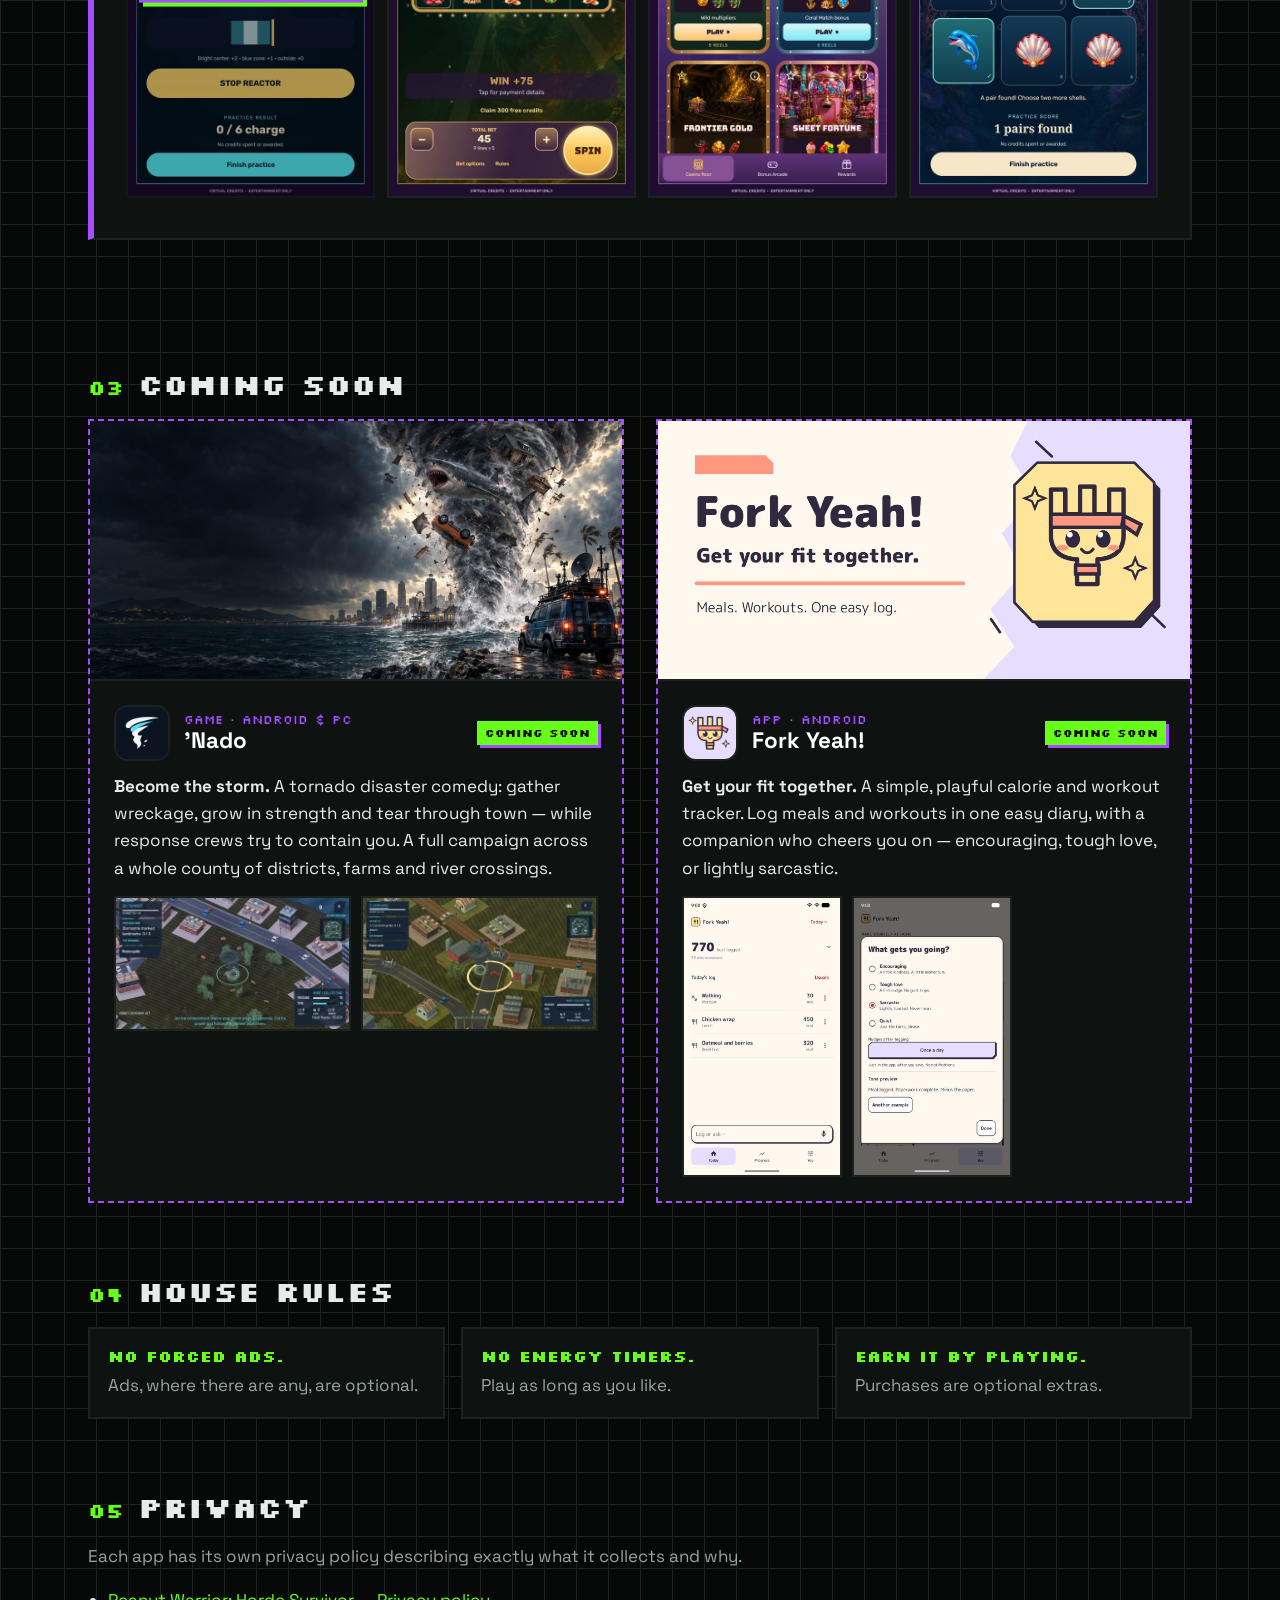
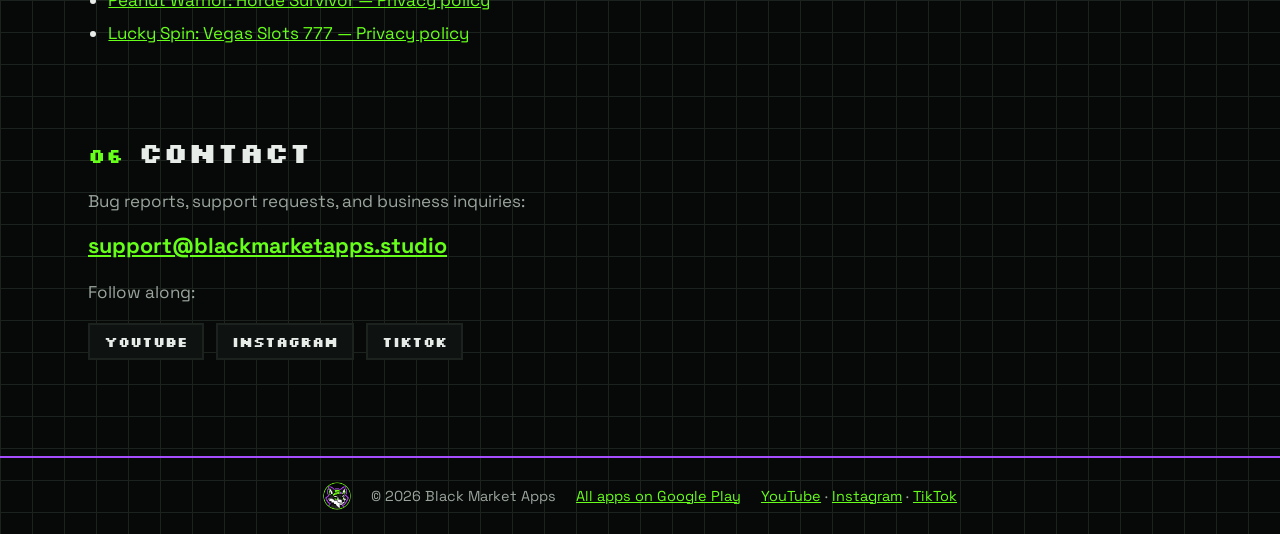
==== commit bd2271d9: "Add TikTok link Co-Authored-By: Claude Opus 5.5 (1M context) <noreply@anthropic.com>" ====
--- a/index.html
+++ b/index.html
@@ -198,6 +198,7 @@
       <ul class="socials">
         <li><a href="https://www.youtube.com/@BlackMarketApps" rel="me">YouTube</a></li>
         <li><a href="https://www.instagram.com/blackmarketapps/" rel="me">Instagram</a></li>
+        <li><a href="https://www.tiktok.com/@blackmarketapps" rel="me">TikTok</a></li>
       </ul>
     </section>
   </main>
@@ -206,7 +207,7 @@
     <img src="/assets/favicon-48.png" alt="" width="28" height="28">
     <p>© 2026 Black Market Apps</p>
     <p><a href="https://play.google.com/store/apps/dev?id=5495606805431924650">All apps on Google Play</a></p>
-    <p><a href="https://www.youtube.com/@BlackMarketApps">YouTube</a> · <a href="https://www.instagram.com/blackmarketapps/">Instagram</a></p>
+    <p><a href="https://www.youtube.com/@BlackMarketApps">YouTube</a> · <a href="https://www.instagram.com/blackmarketapps/">Instagram</a> · <a href="https://www.tiktok.com/@blackmarketapps">TikTok</a></p>
   </footer>
 </body>
 </html>
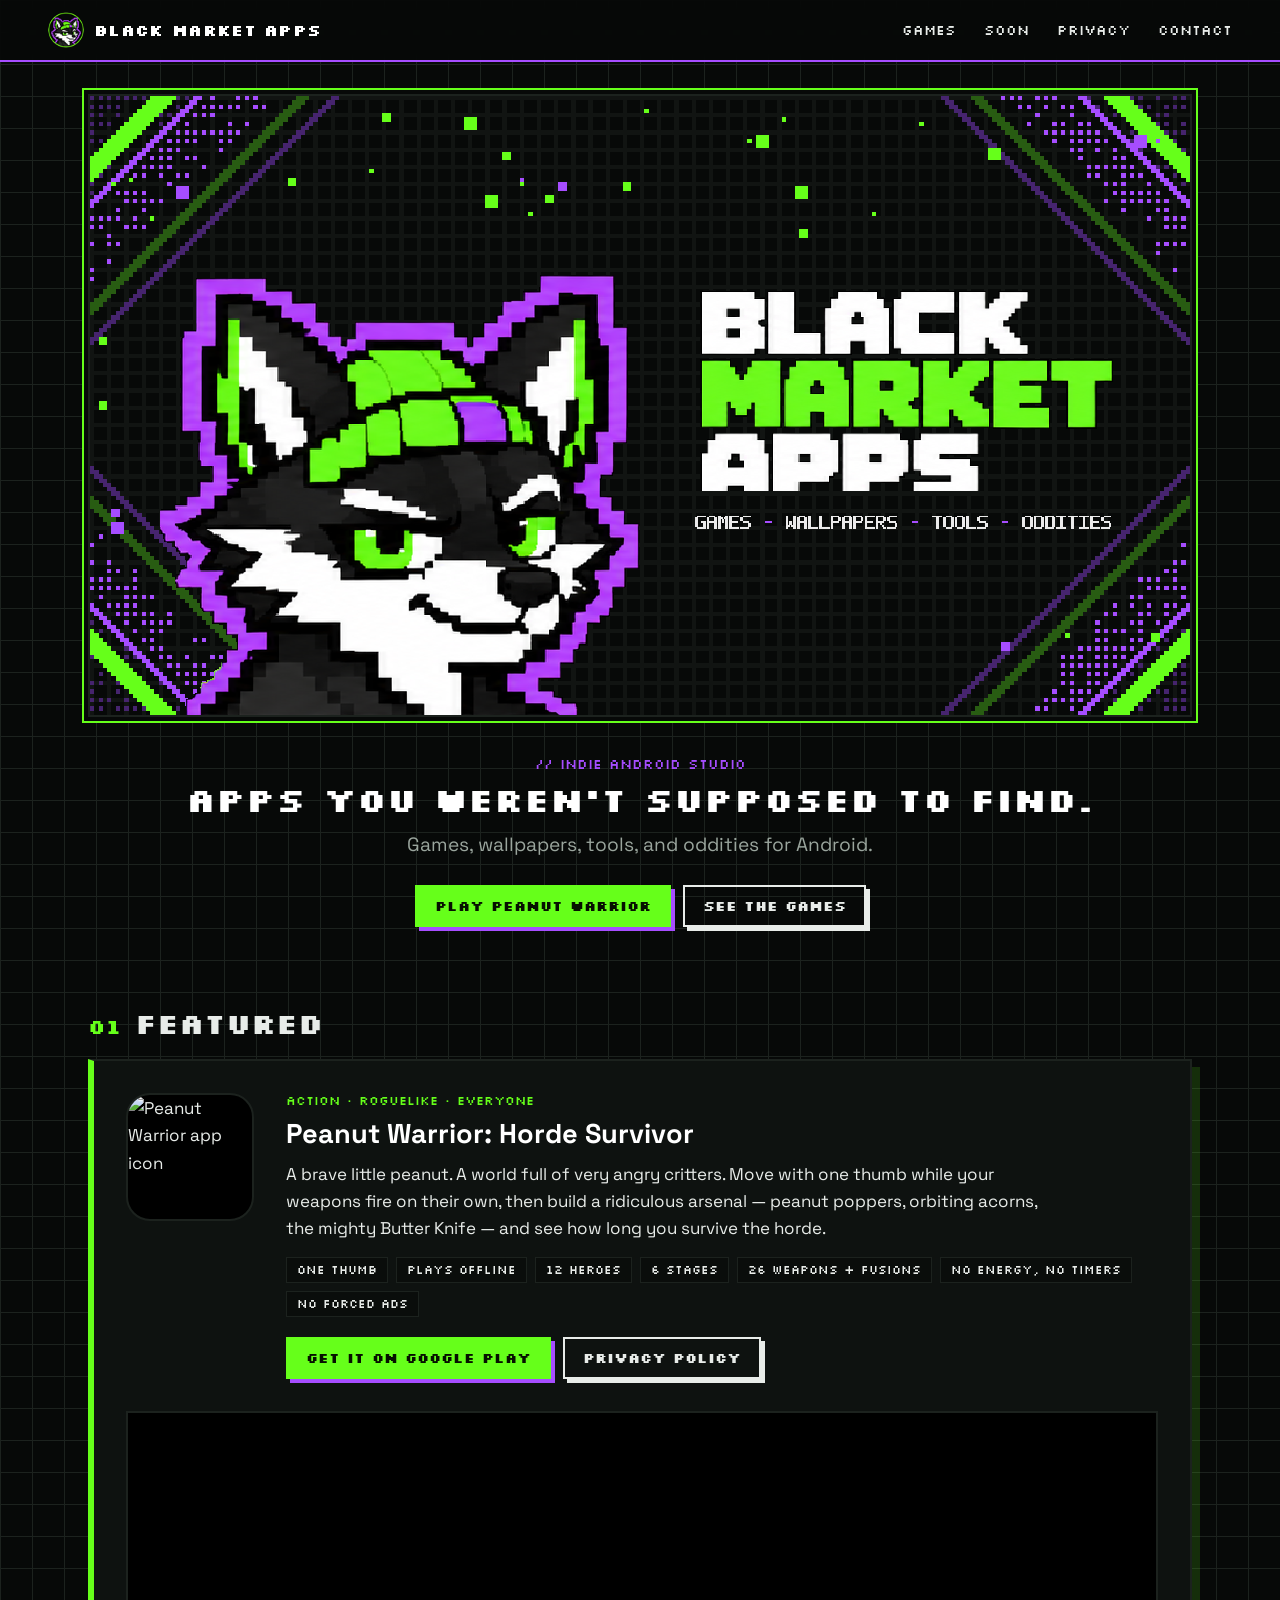
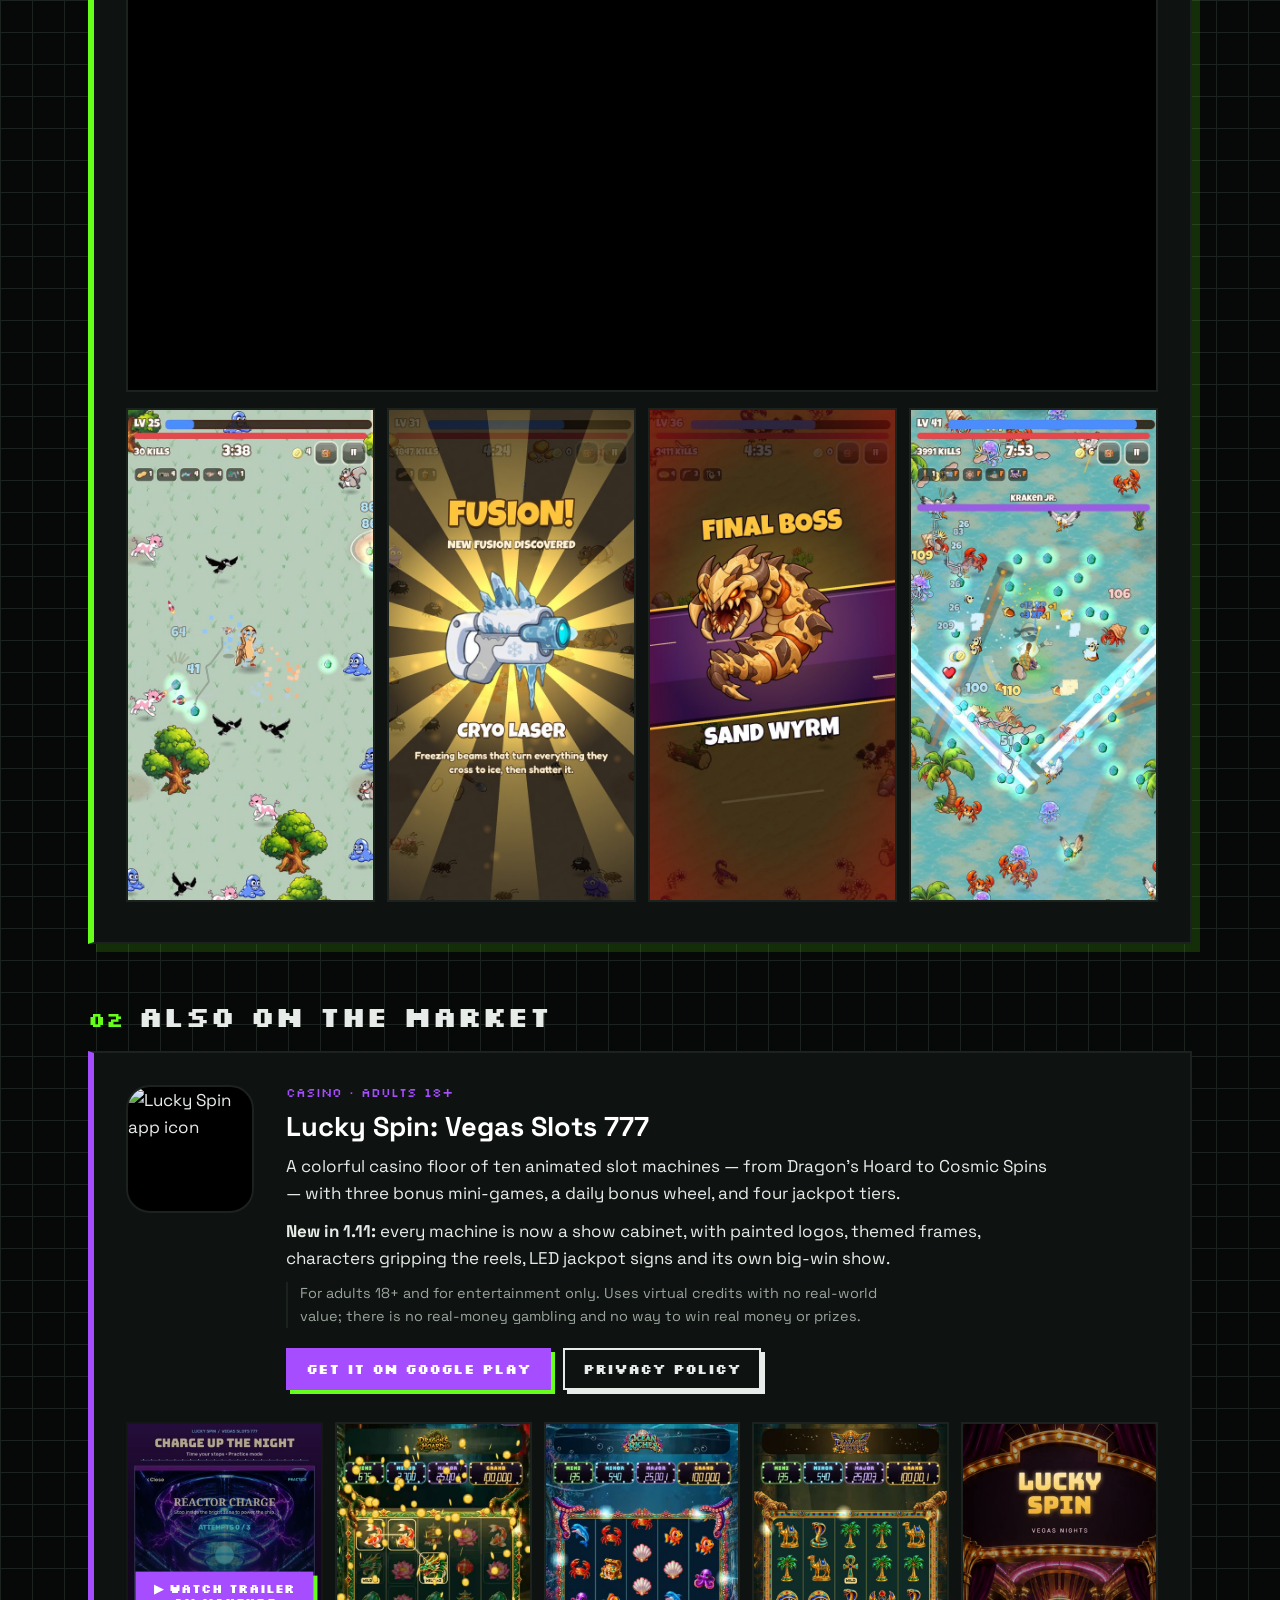
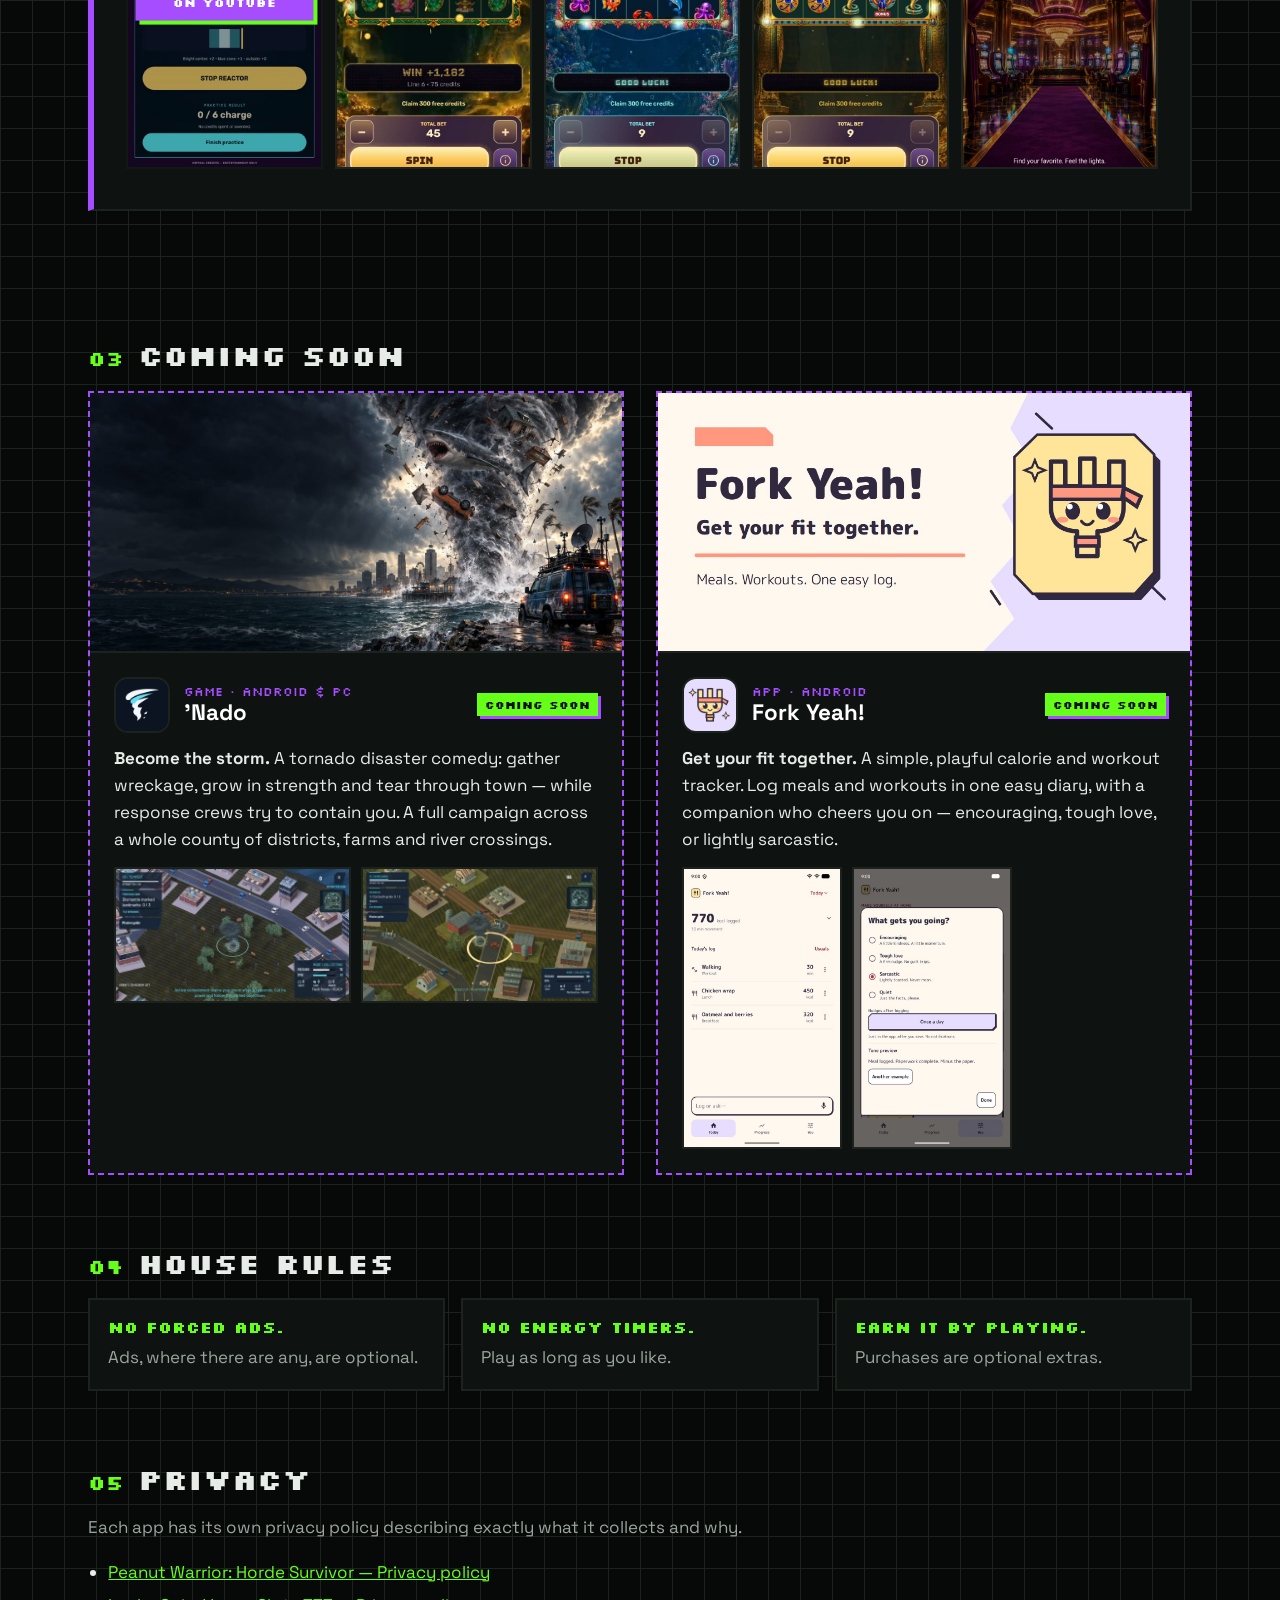
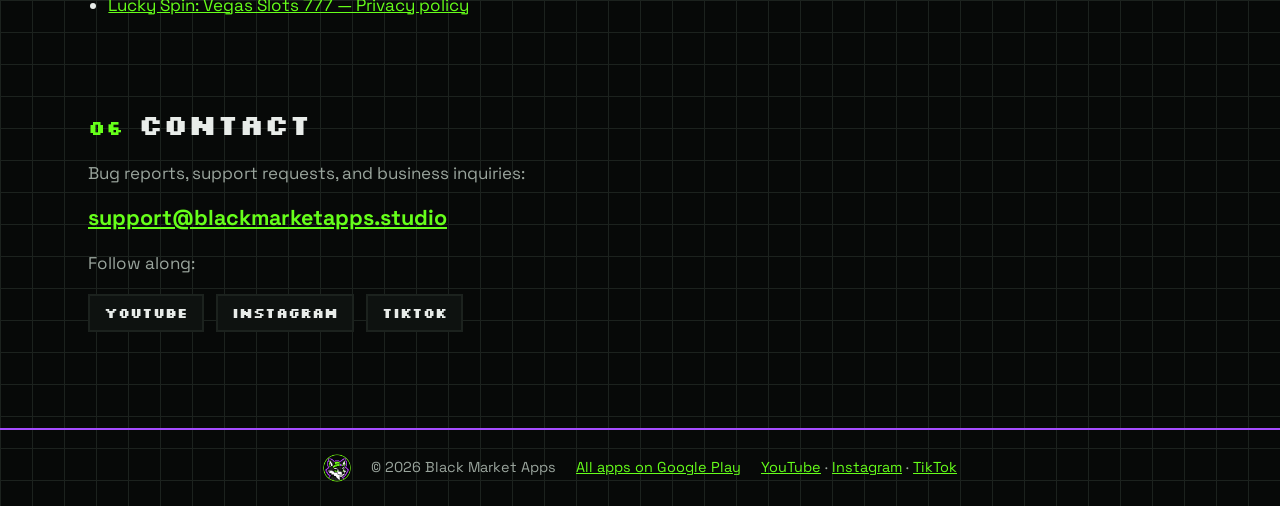
==== commit 7027fbc2: "Lucky Spin 1.11: show cabinets copy and new screenshots Co-Authored-By: Claude Opus 5.5 (1M context)" ====
--- a/index.html
+++ b/index.html
@@ -103,6 +103,7 @@
           <p class="tag">Casino · Adults 18+</p>
           <h3>Lucky Spin: Vegas Slots 777</h3>
           <p>A colorful casino floor of ten animated slot machines — from Dragon's Hoard to Cosmic Spins — with three bonus mini-games, a daily bonus wheel, and four jackpot tiers.</p>
+          <p><strong>New in 1.11:</strong> every machine is now a show cabinet, with painted logos, themed frames, characters gripping the reels, LED jackpot signs and its own big-win show.</p>
           <p class="note">For adults 18+ and for entertainment only. Uses virtual credits with no real-world value; there is no real-money gambling and no way to win real money or prizes.</p>
           <div class="actions">
             <a class="btn btn-purple" href="https://play.google.com/store/apps/details?id=com.luckyspin.vegasnights">Get it on Google Play</a>
@@ -119,9 +120,10 @@
                 <span class="play-badge">▶ Watch trailer on YouTube</span>
               </a>
             </li>
-            <li><img src="/assets/media/ls-shot-1.jpg" width="540" height="960" loading="lazy" alt="Dragon's Hoard five-reel slot machine"></li>
-            <li><img src="/assets/media/ls-shot-2.jpg" width="540" height="960" loading="lazy" alt="The casino floor of themed cabinets"></li>
-            <li><img src="/assets/media/ls-shot-3.jpg" width="540" height="960" loading="lazy" alt="Coral Match bonus mini-game"></li>
+            <li><img src="/assets/media/ls-dragon-cabinet.jpg" width="540" height="960" loading="lazy" alt="Dragon's Hoard show cabinet, dragon claws gripping the reels during a big win"></li>
+            <li><img src="/assets/media/ls-ocean-cabinet.jpg" width="540" height="960" loading="lazy" alt="Ocean Riches show cabinet with kraken tentacles on the frame"></li>
+            <li><img src="/assets/media/ls-pharaoh-cabinet.jpg" width="540" height="960" loading="lazy" alt="Pharaoh's Fortune show cabinet with golden claws and LED jackpot signs"></li>
+            <li><img src="/assets/media/ls-entrance.jpg" width="540" height="960" loading="lazy" alt="The Lucky Spin casino entrance"></li>
           </ul>
         </div>
       </article>
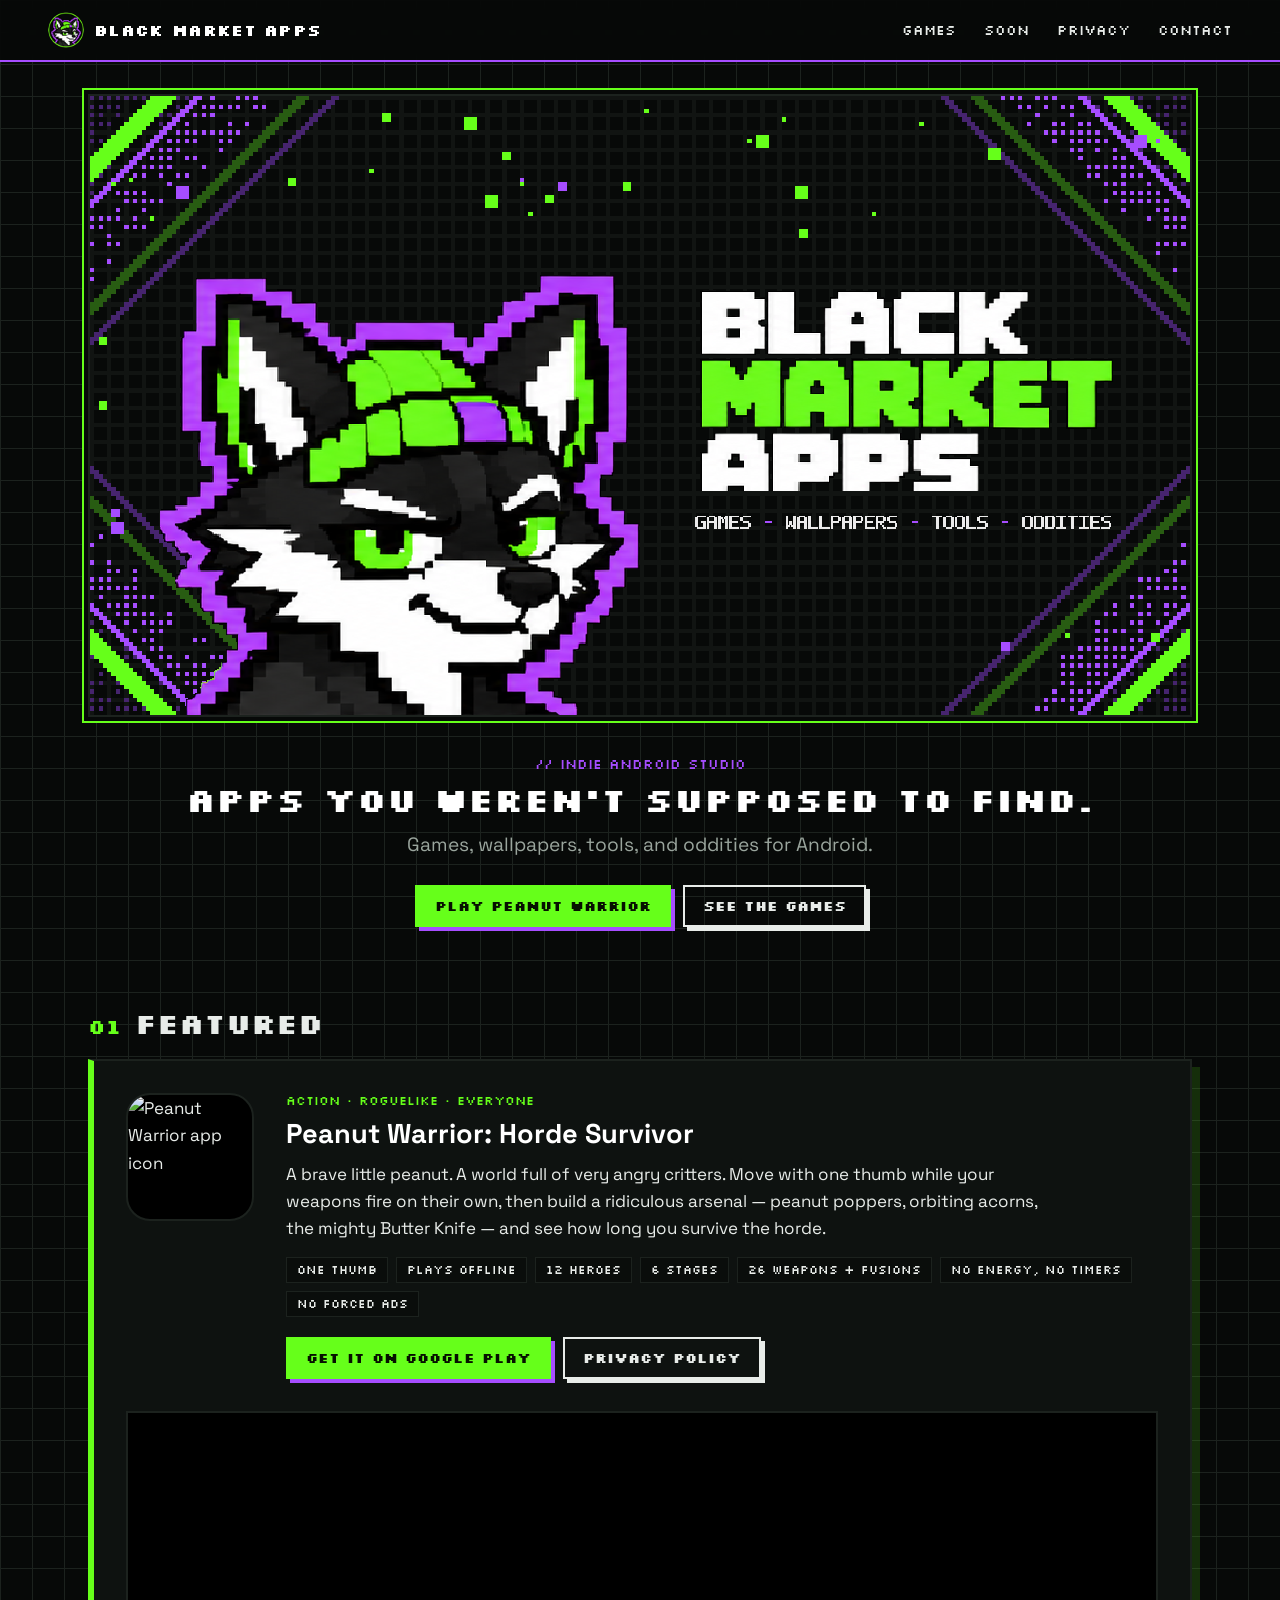
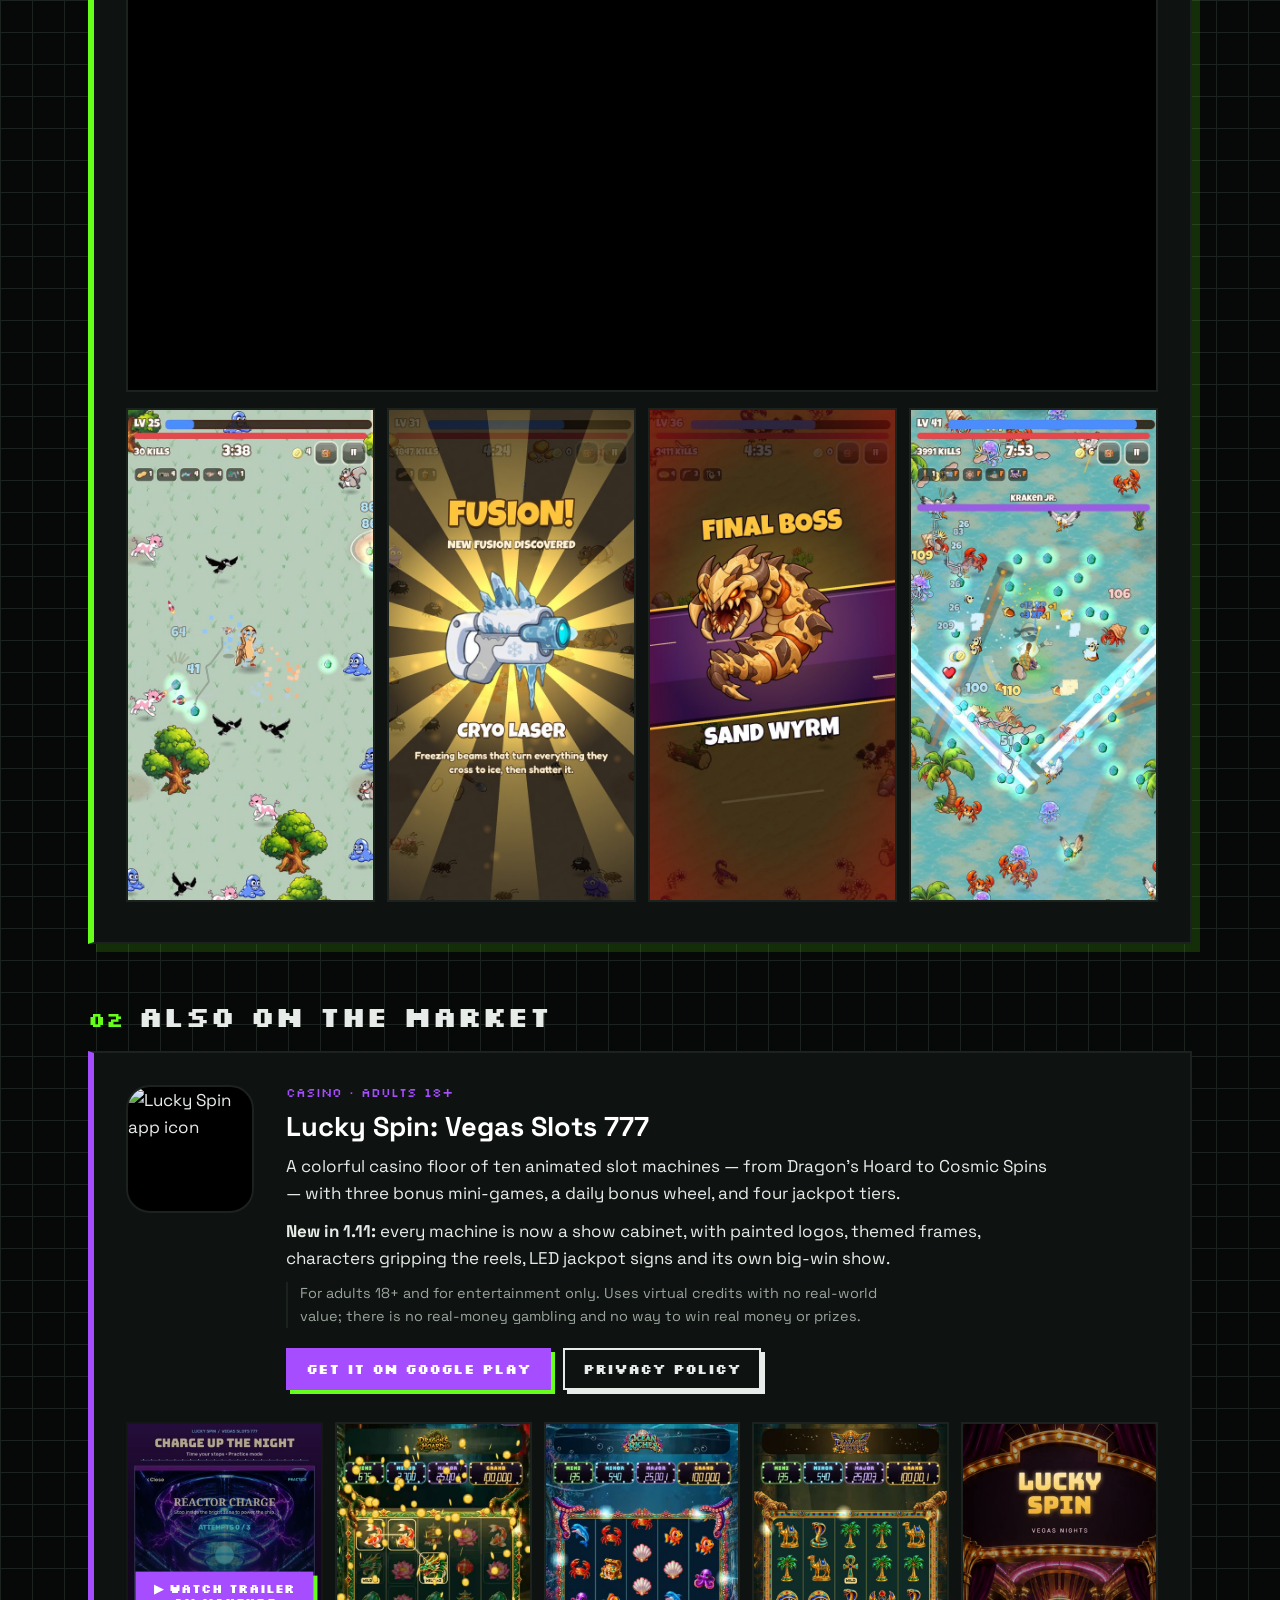
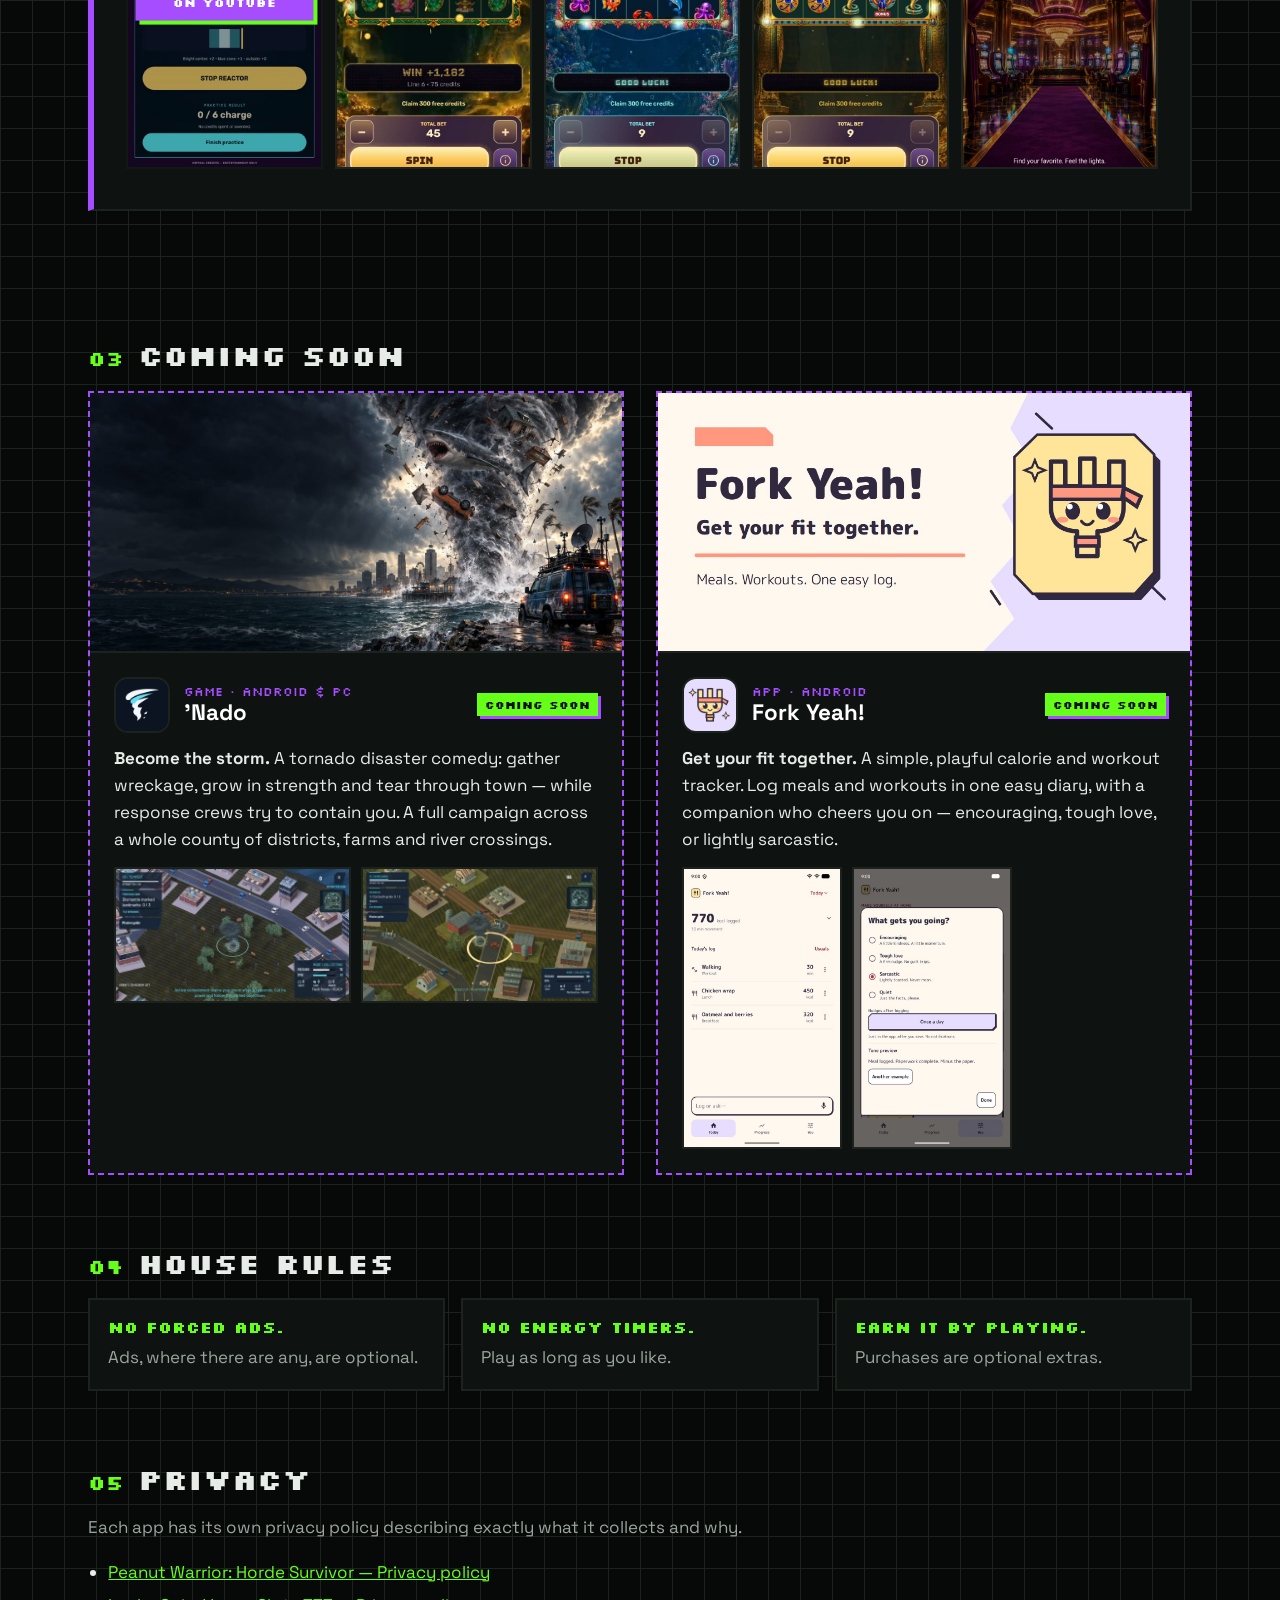
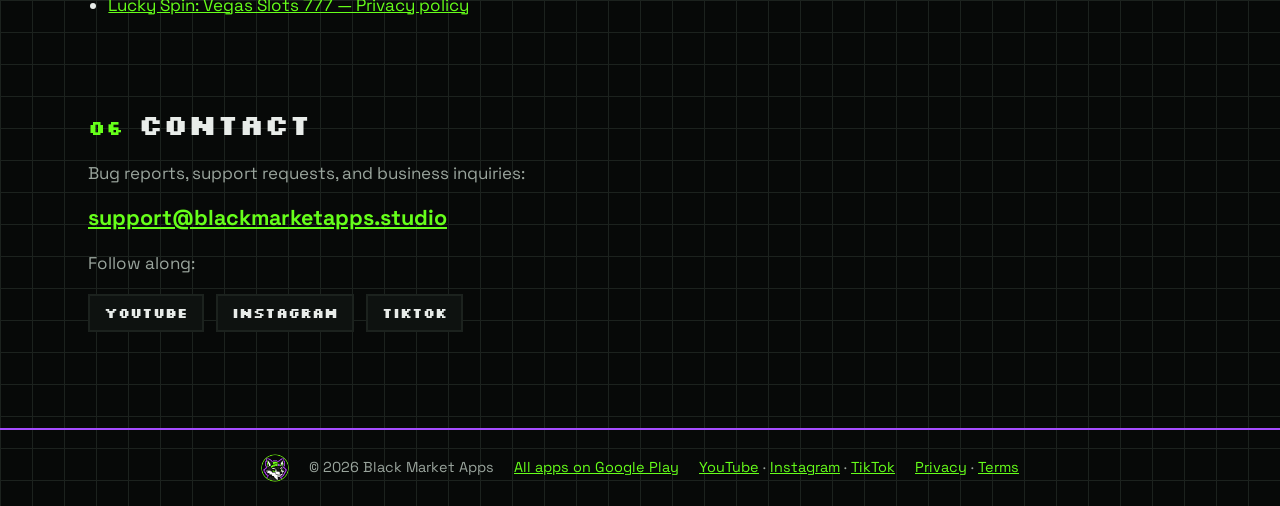
==== commit bf3bae38: "Add privacy and terms pages and the YouTube sign-in relay for Postiz Co-Authored-By: Claude Opus 5.5" ====
--- a/index.html
+++ b/index.html
@@ -210,6 +210,7 @@
     <p>© 2026 Black Market Apps</p>
     <p><a href="https://play.google.com/store/apps/dev?id=5495606805431924650">All apps on Google Play</a></p>
     <p><a href="https://www.youtube.com/@BlackMarketApps">YouTube</a> · <a href="https://www.instagram.com/blackmarketapps/">Instagram</a> · <a href="https://www.tiktok.com/@blackmarketapps">TikTok</a></p>
+    <p><a href="/privacy.html">Privacy</a> · <a href="/terms.html">Terms</a></p>
   </footer>
 </body>
 </html>
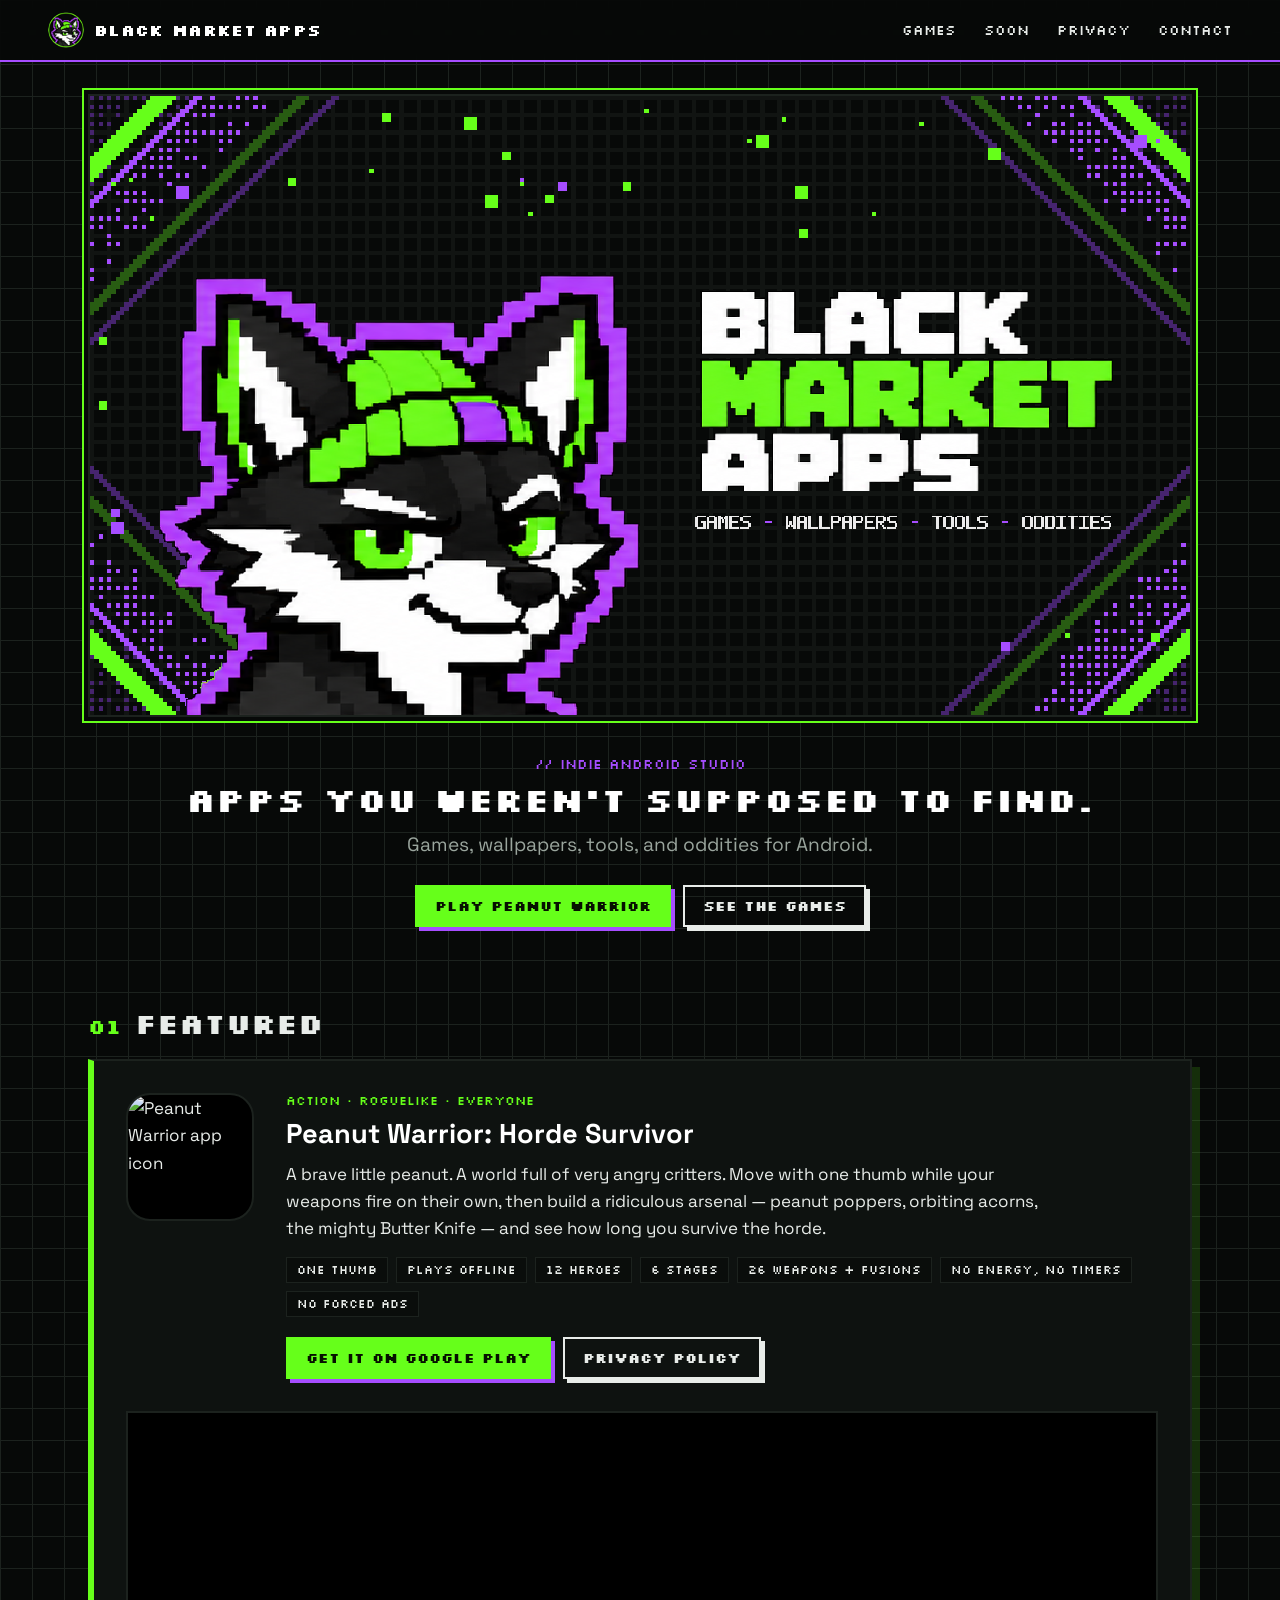
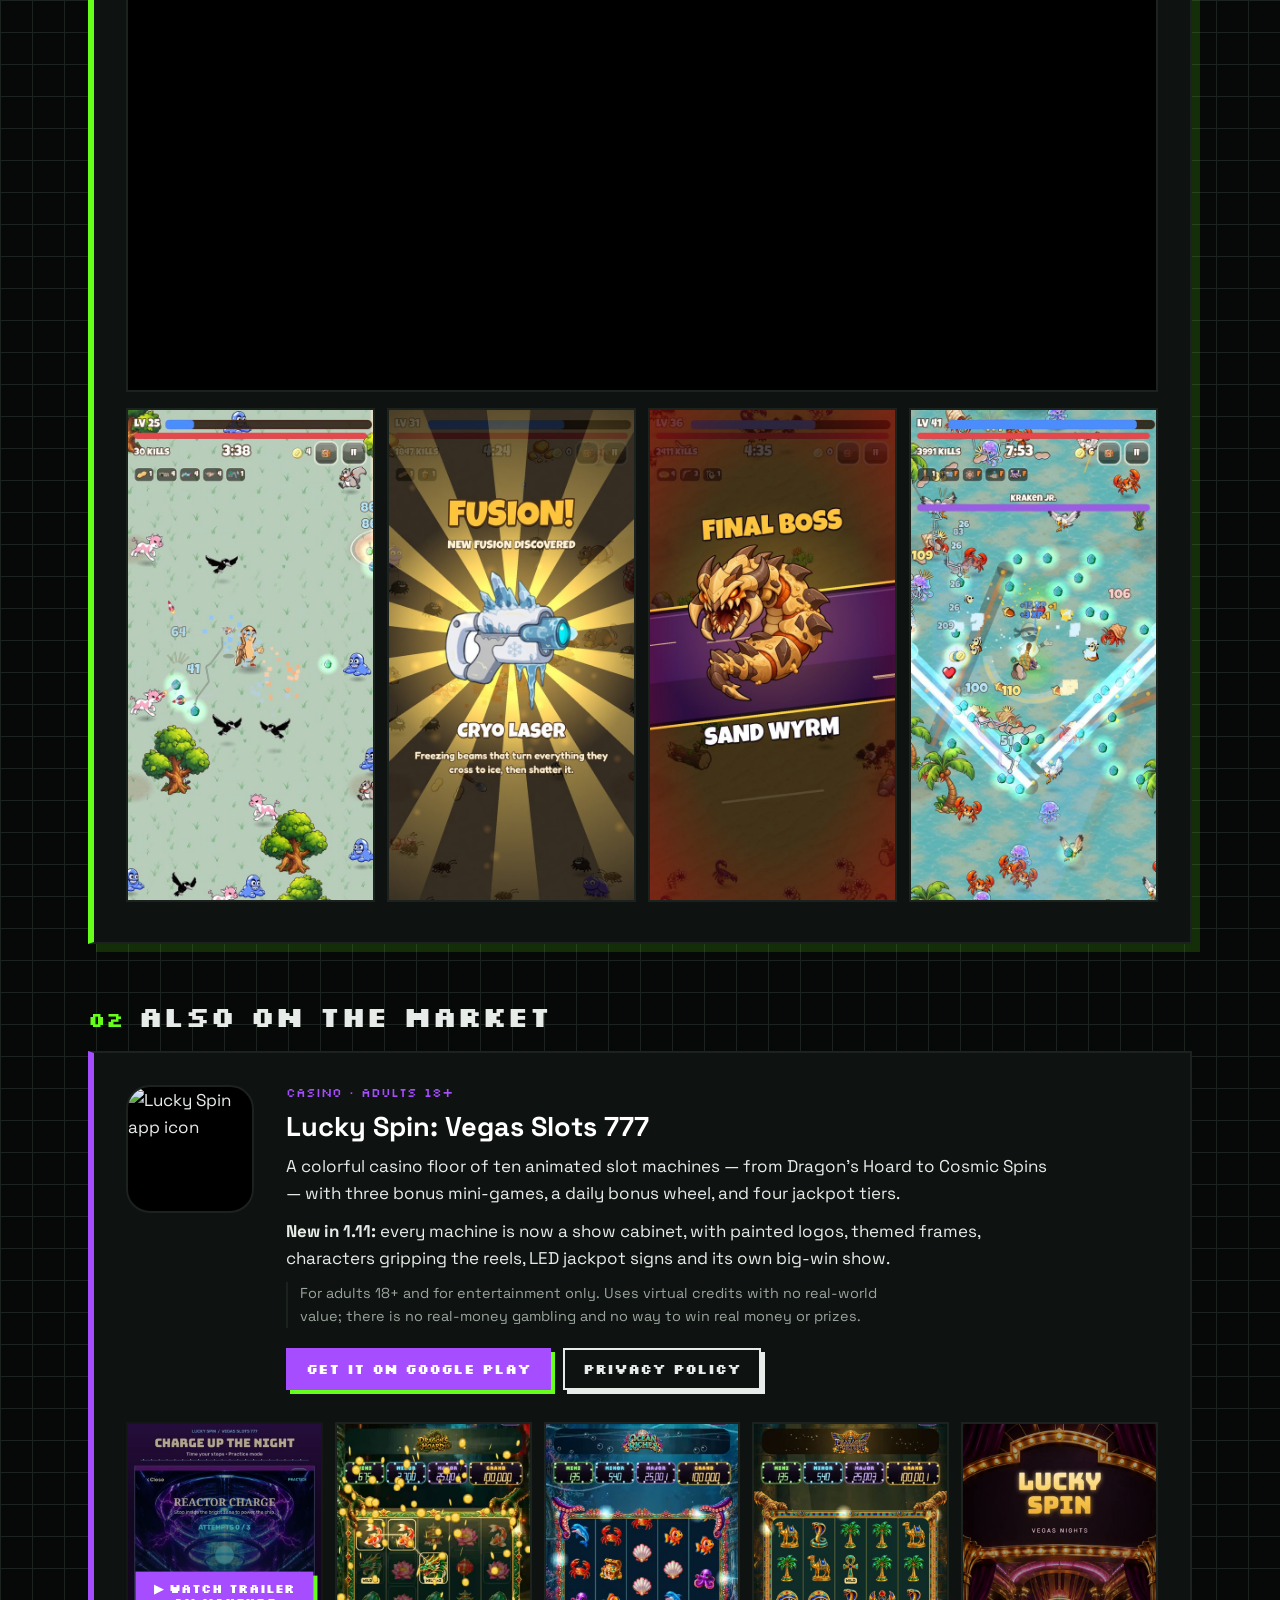
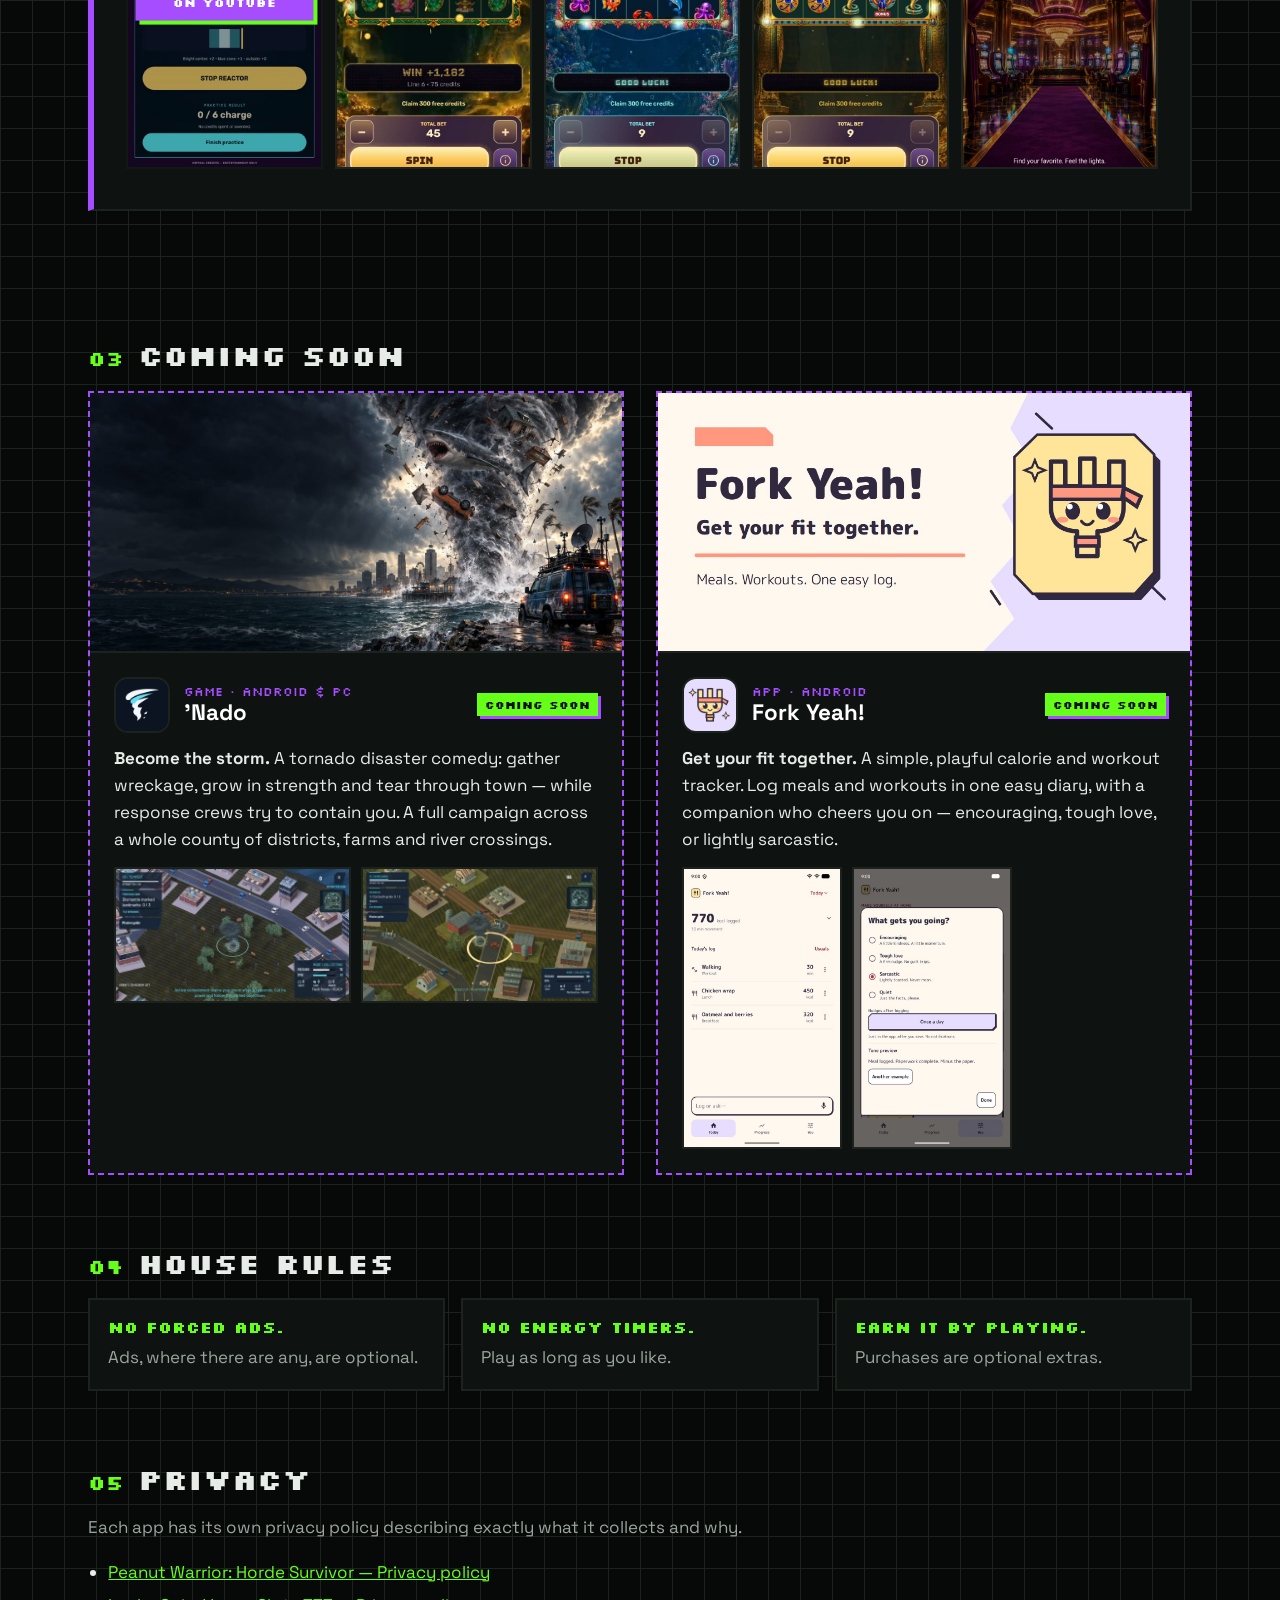
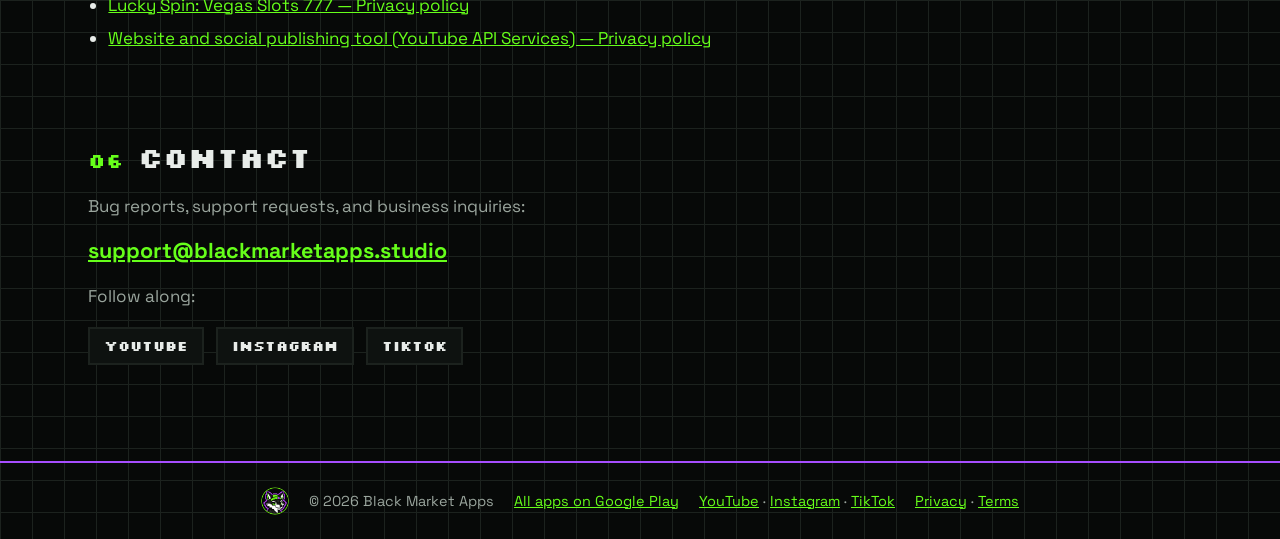
==== commit 4be94293: "List the website and publishing tool privacy policy in the Privacy section Co-Authored-By: Claude Op" ====
--- a/index.html
+++ b/index.html
@@ -189,6 +189,7 @@
       <ul class="links">
         <li><a href="/policies/peanut-warrior/privacy.html">Peanut Warrior: Horde Survivor — Privacy policy</a></li>
         <li><a href="/policies/lucky-spin-slots/privacy.html">Lucky Spin: Vegas Slots 777 — Privacy policy</a></li>
+        <li><a href="/privacy.html">Website and social publishing tool (YouTube API Services) — Privacy policy</a></li>
       </ul>
     </section>
 
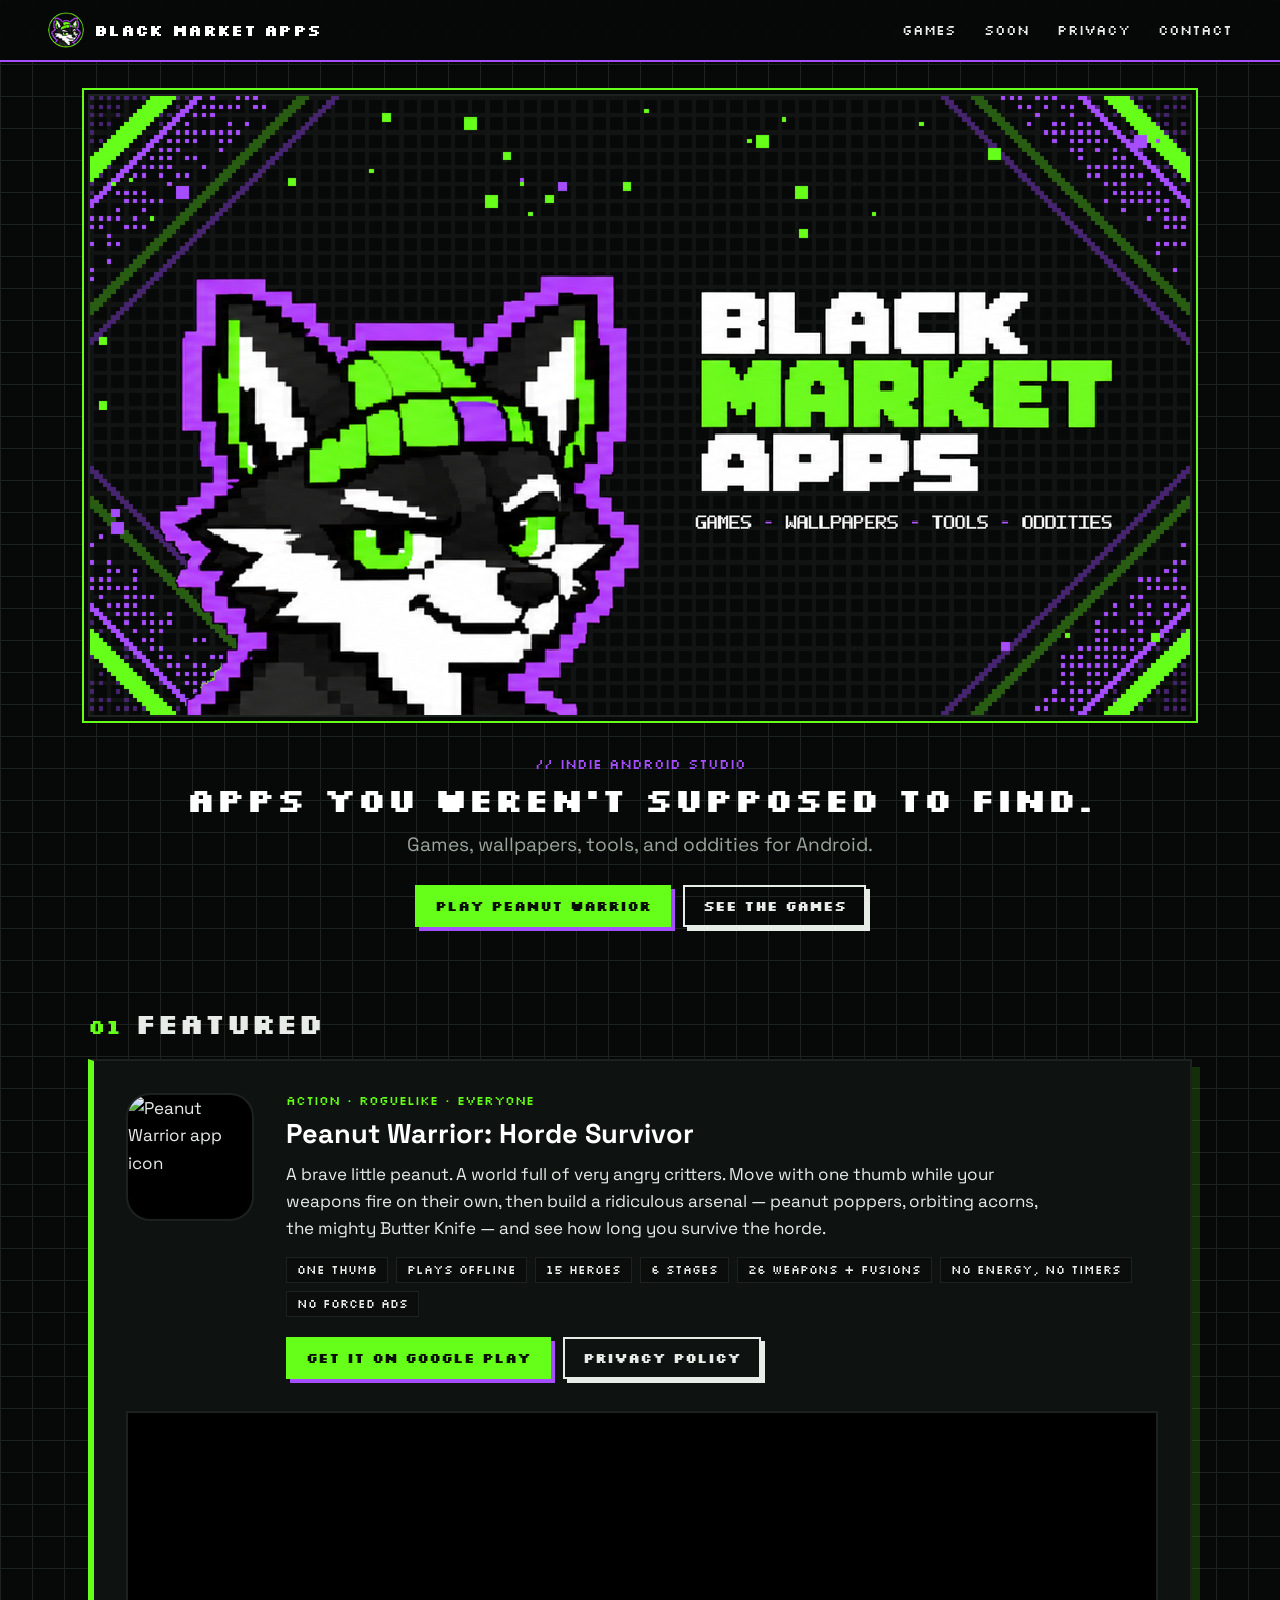
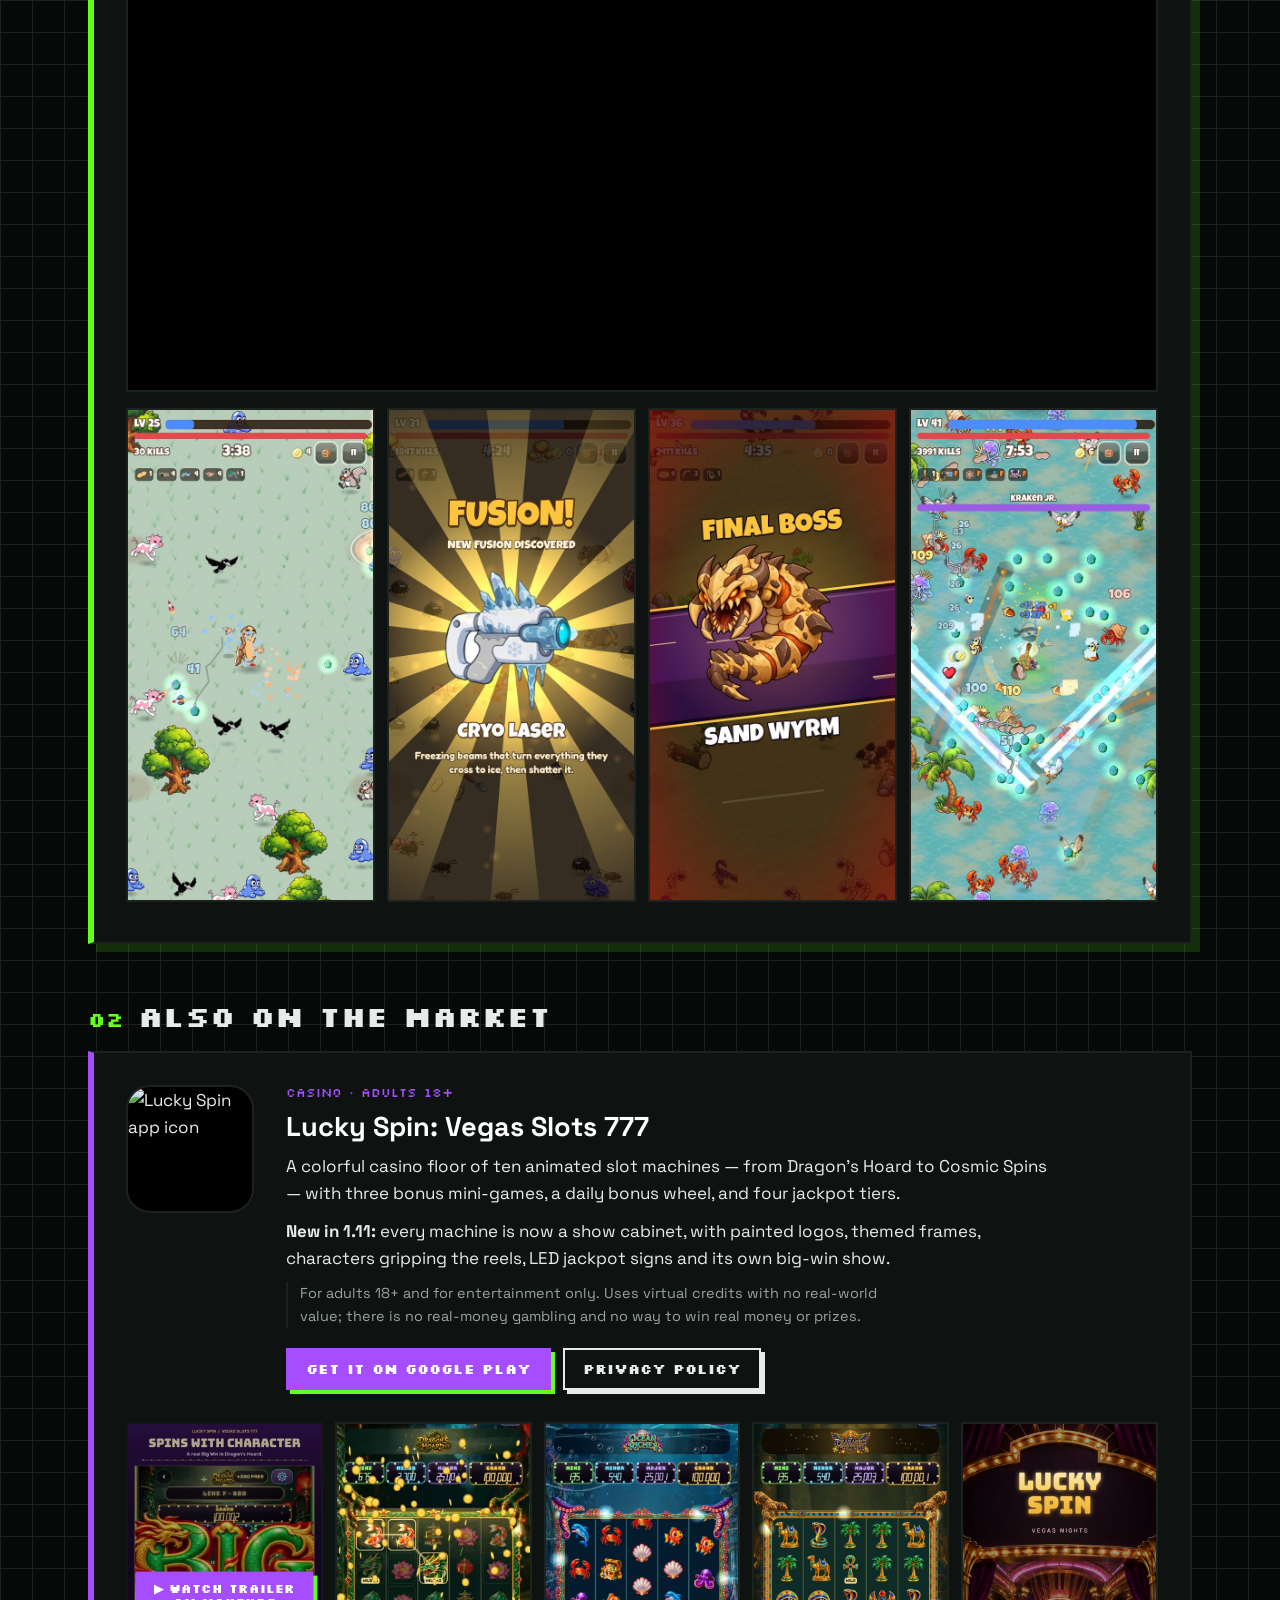
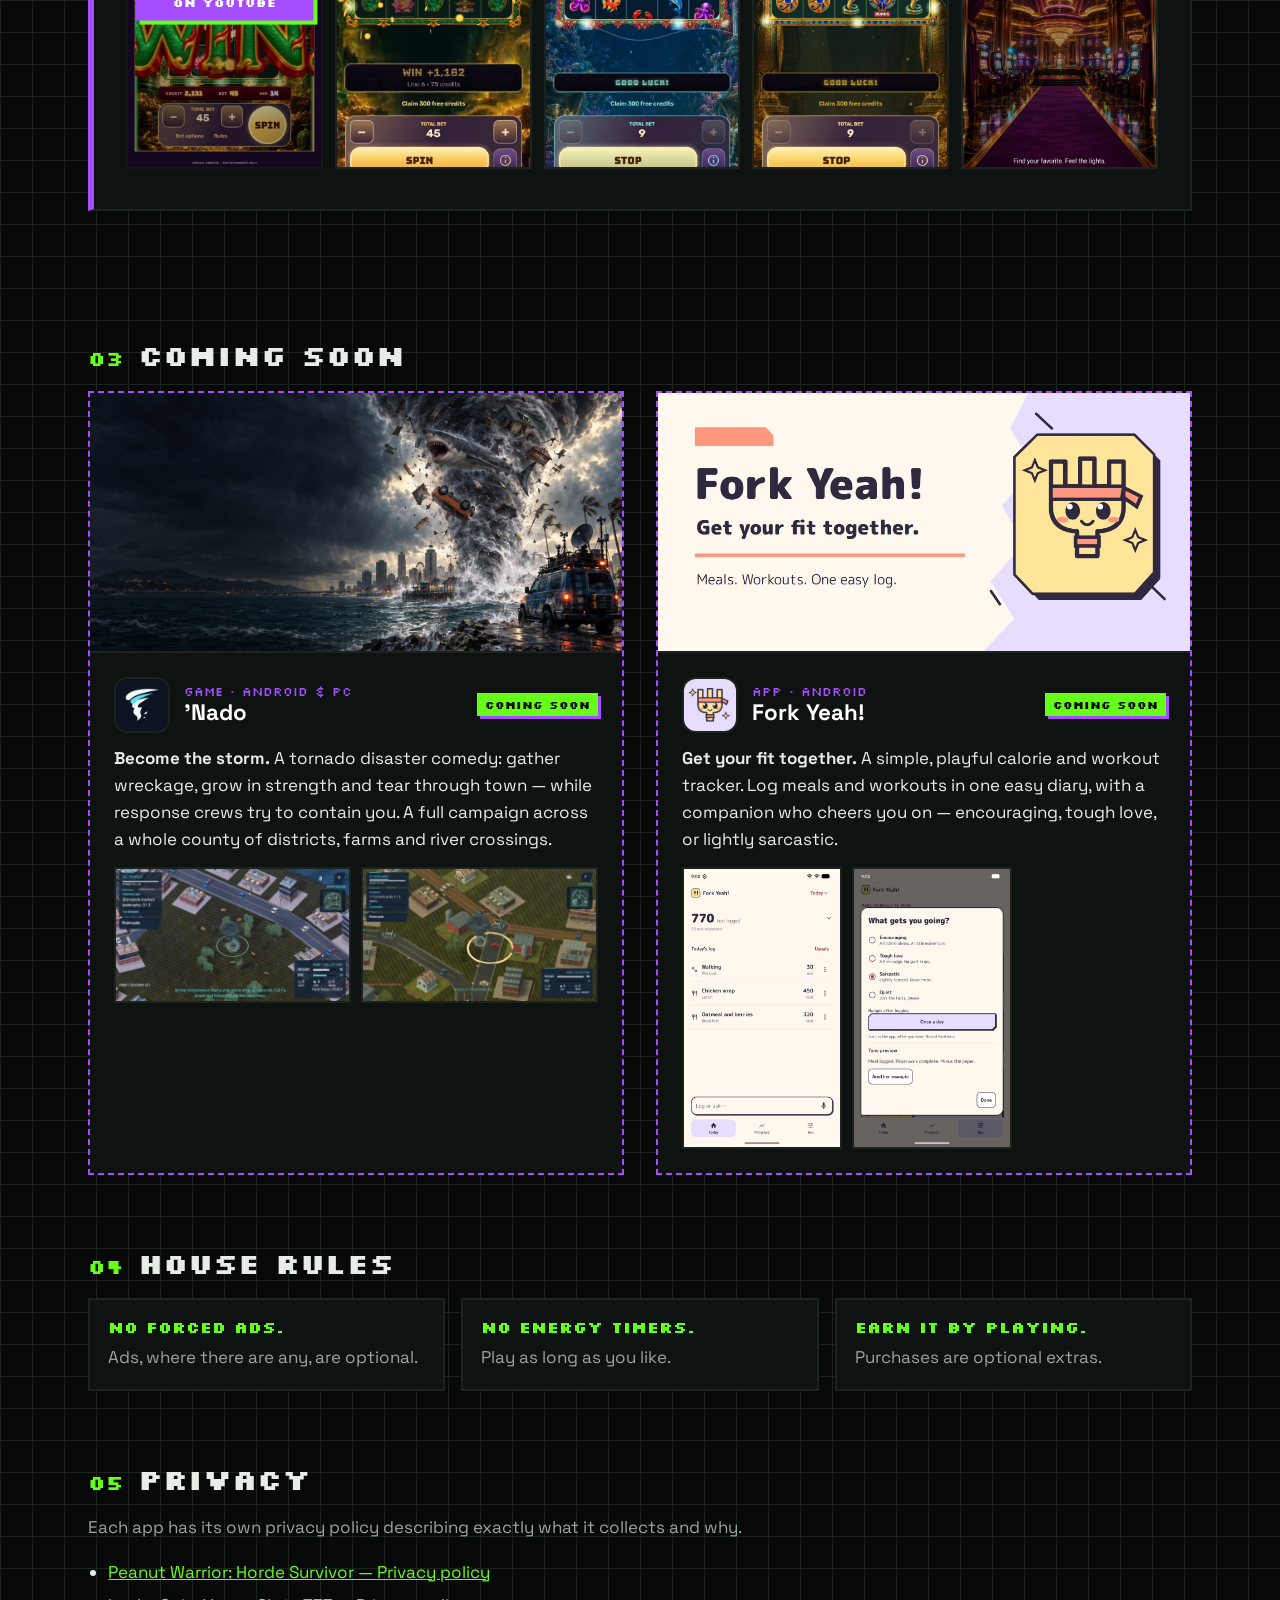
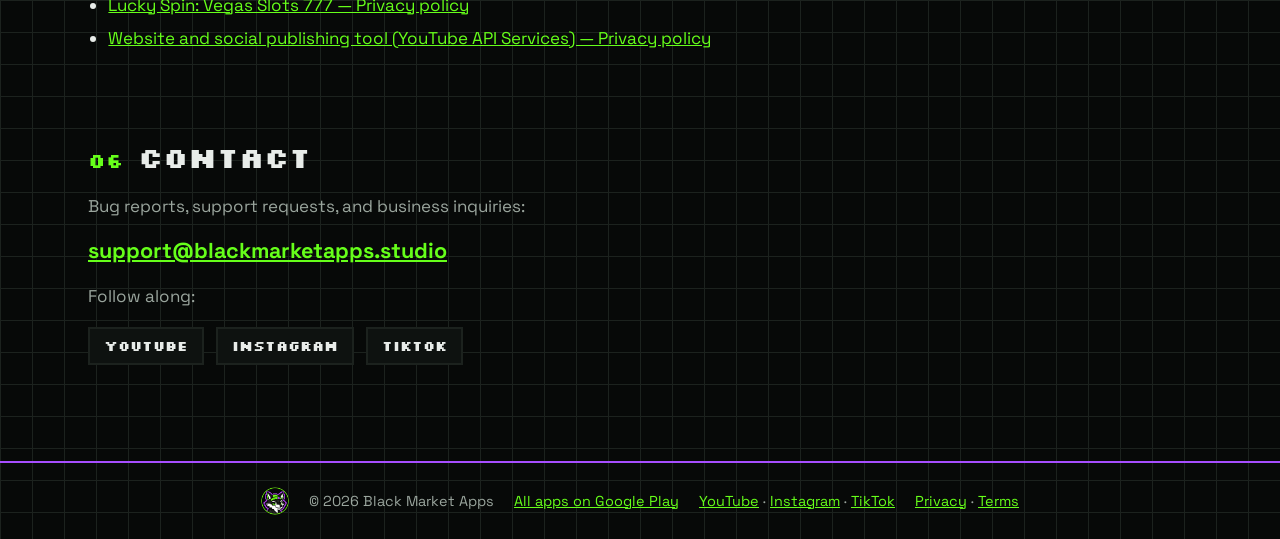
==== commit d2ad2fc7: "Point the site at the new trailers; Peanut Warrior now lists 15 heroes Co-Authored-By: Claude Opus 5" ====
--- a/index.html
+++ b/index.html
@@ -69,7 +69,7 @@
           <ul class="chips">
             <li>One thumb</li>
             <li>Plays offline</li>
-            <li>12 heroes</li>
+            <li>15 heroes</li>
             <li>6 stages</li>
             <li>26 weapons + fusions</li>
             <li>No energy, no timers</li>
@@ -81,7 +81,7 @@
           </div>
         </div>
         <div class="card-media">
-          <iframe class="trailer" src="https://www.youtube-nocookie.com/embed/762QQfcT0to?rel=0"
+          <iframe class="trailer" src="https://www.youtube-nocookie.com/embed/_3QwVeMq3eE?rel=0"
                   title="Peanut Warrior: Horde Survivor — Official Trailer" loading="lazy"
                   allow="accelerometer; encrypted-media; gyroscope; picture-in-picture; web-share"
                   referrerpolicy="strict-origin-when-cross-origin" allowfullscreen></iframe>
@@ -114,9 +114,9 @@
           <ul class="rail" aria-label="Lucky Spin trailer and screenshots">
             <li>
               <!-- Age-restricted on YouTube, so it can't play embedded: link out instead. -->
-              <a class="video-link" href="https://www.youtube.com/watch?v=mVydm7koQRA" target="_blank" rel="noopener">
+              <a class="video-link" href="https://www.youtube.com/watch?v=Oj5TFRSAZis" target="_blank" rel="noopener">
                 <img src="/assets/media/ls-trailer-thumb.jpg" width="540" height="960" loading="lazy"
-                     alt="Lucky Spin gameplay trailer — Frontier Gold machine">
+                     alt="Lucky Spin gameplay trailer — a Big Win in Dragon's Hoard">
                 <span class="play-badge">▶ Watch trailer on YouTube</span>
               </a>
             </li>
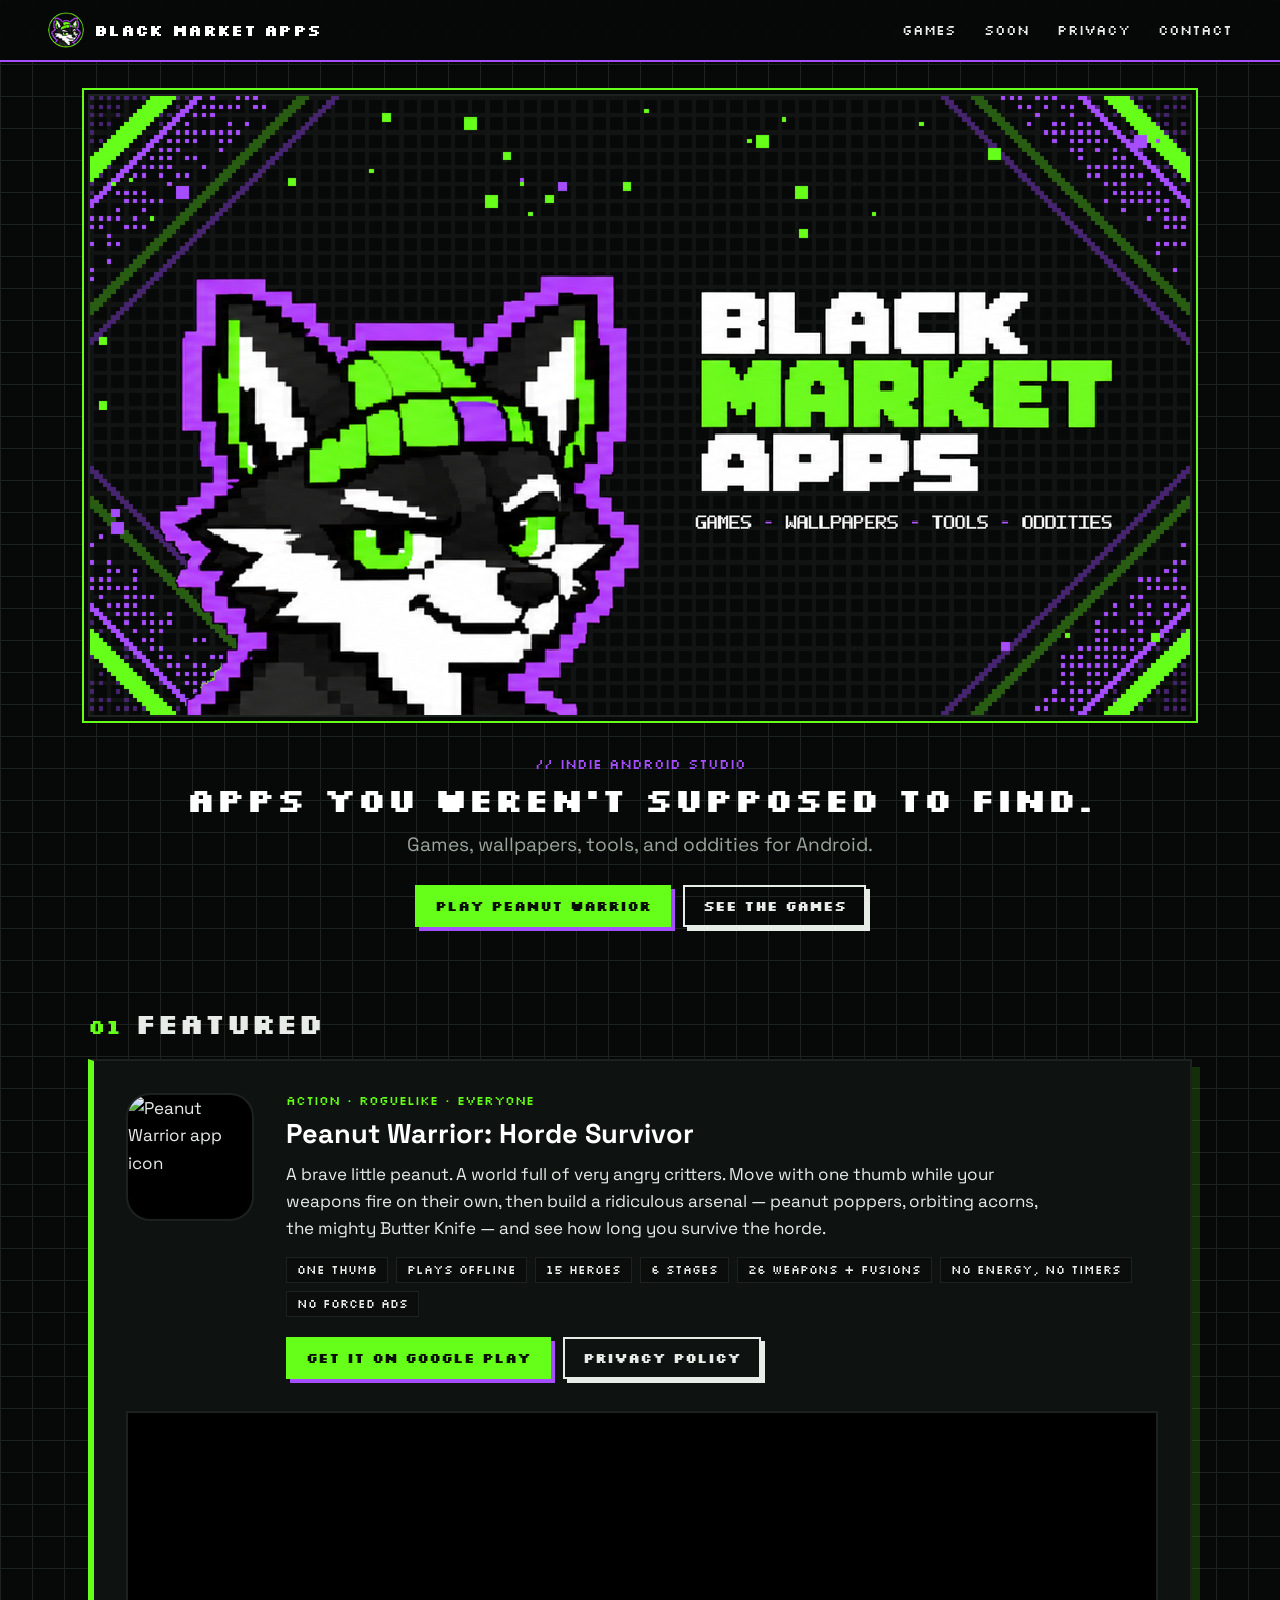
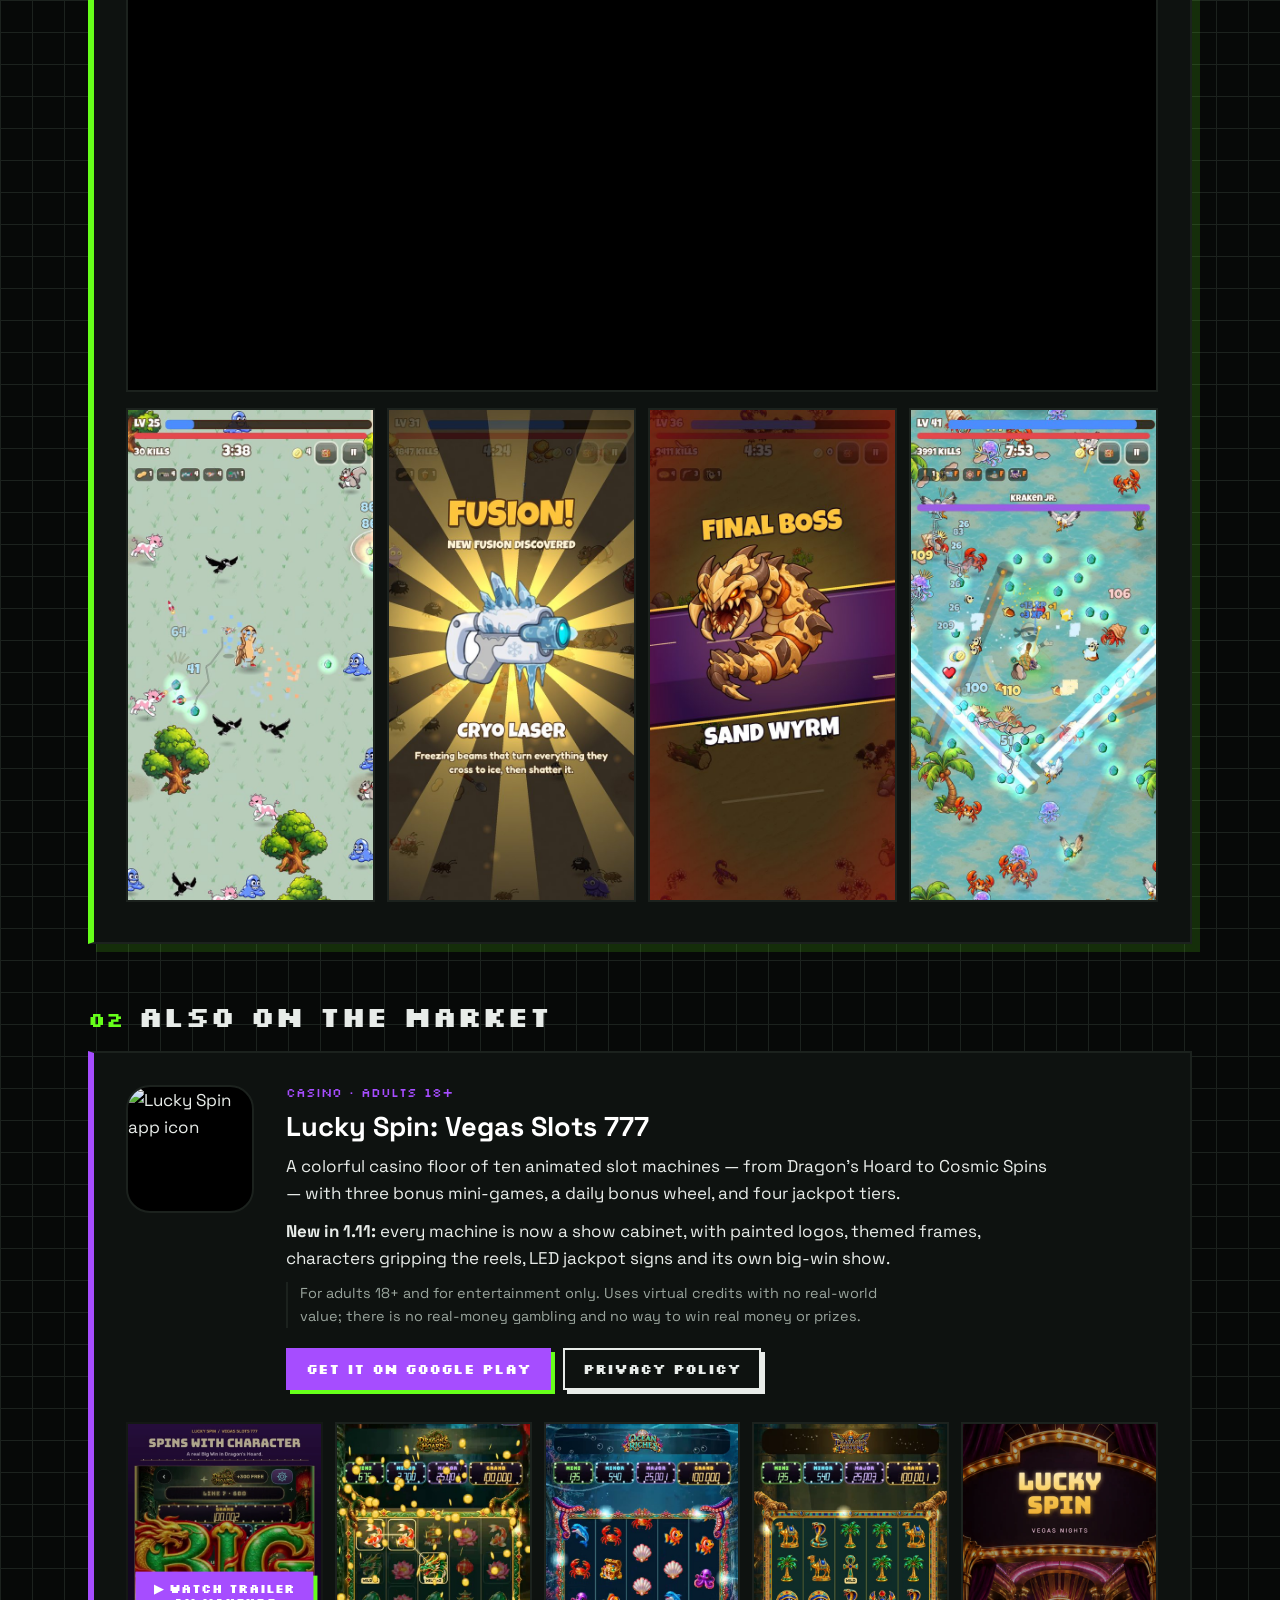
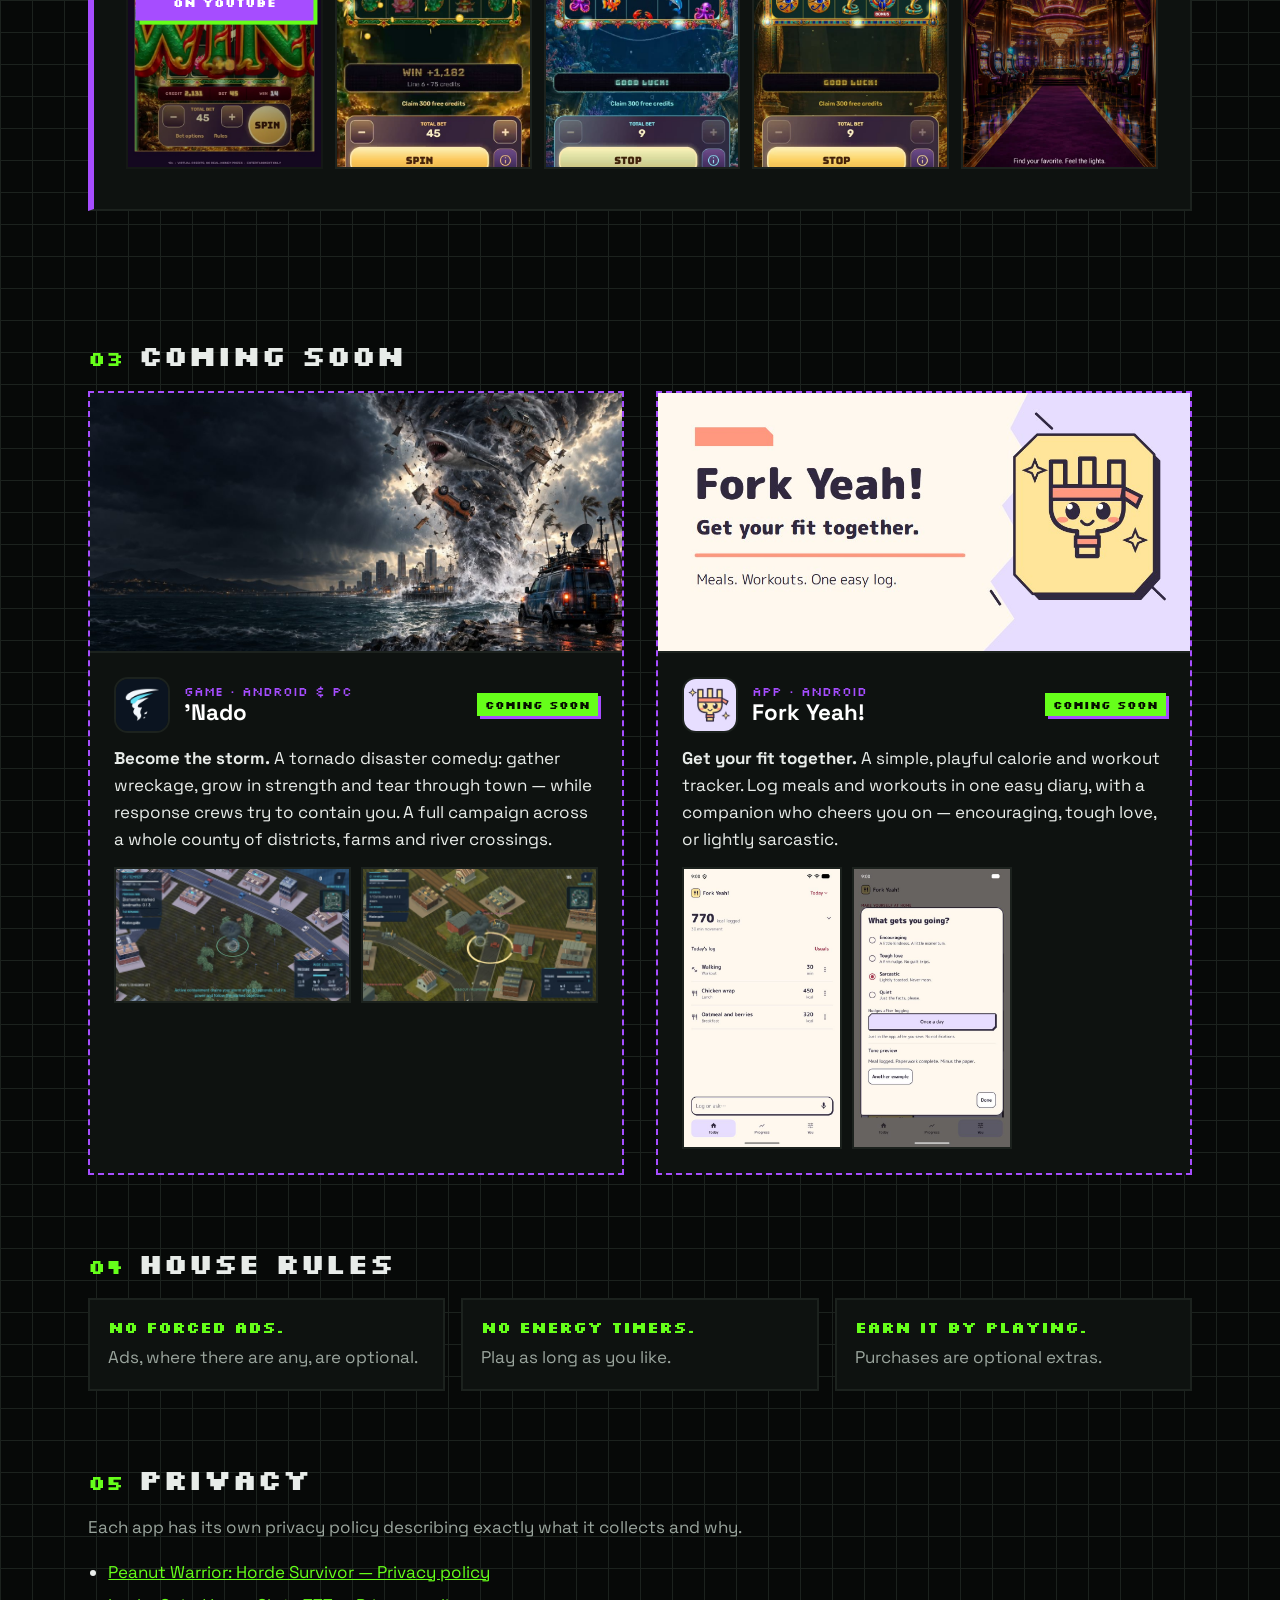
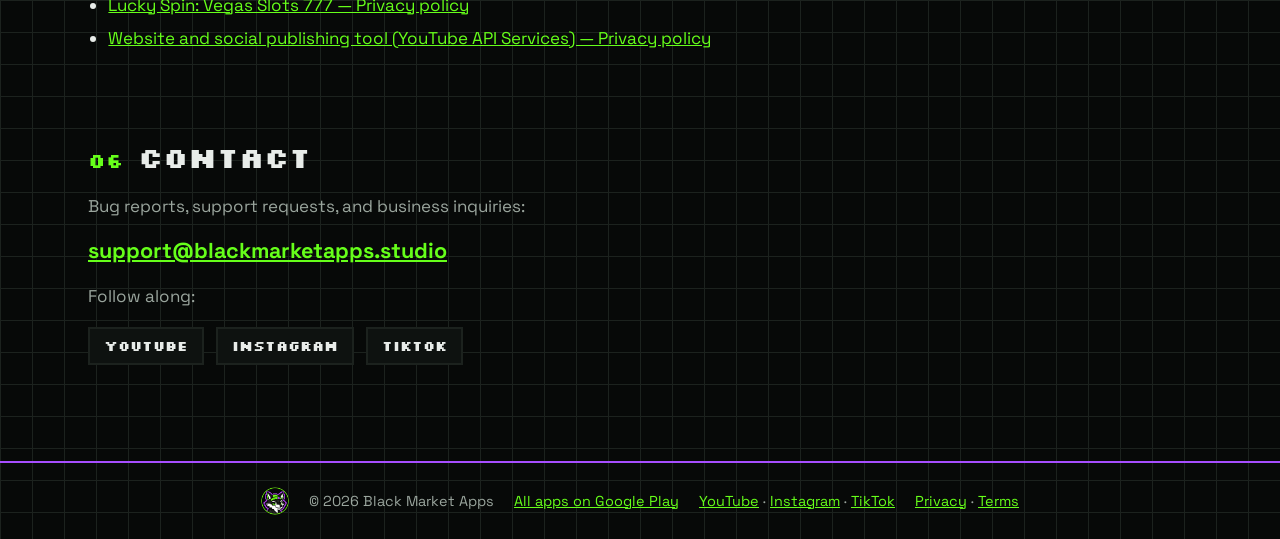
==== commit f98e42fc: "Lucky Spin trailer link: re-cut with the 18+ line (youtu.be/6LD5A6luLjU) Co-Authored-By: Claude Opus" ====
--- a/index.html
+++ b/index.html
@@ -114,7 +114,7 @@
           <ul class="rail" aria-label="Lucky Spin trailer and screenshots">
             <li>
               <!-- Age-restricted on YouTube, so it can't play embedded: link out instead. -->
-              <a class="video-link" href="https://www.youtube.com/watch?v=Oj5TFRSAZis" target="_blank" rel="noopener">
+              <a class="video-link" href="https://www.youtube.com/watch?v=6LD5A6luLjU" target="_blank" rel="noopener">
                 <img src="/assets/media/ls-trailer-thumb.jpg" width="540" height="960" loading="lazy"
                      alt="Lucky Spin gameplay trailer — a Big Win in Dragon's Hoard">
                 <span class="play-badge">▶ Watch trailer on YouTube</span>
